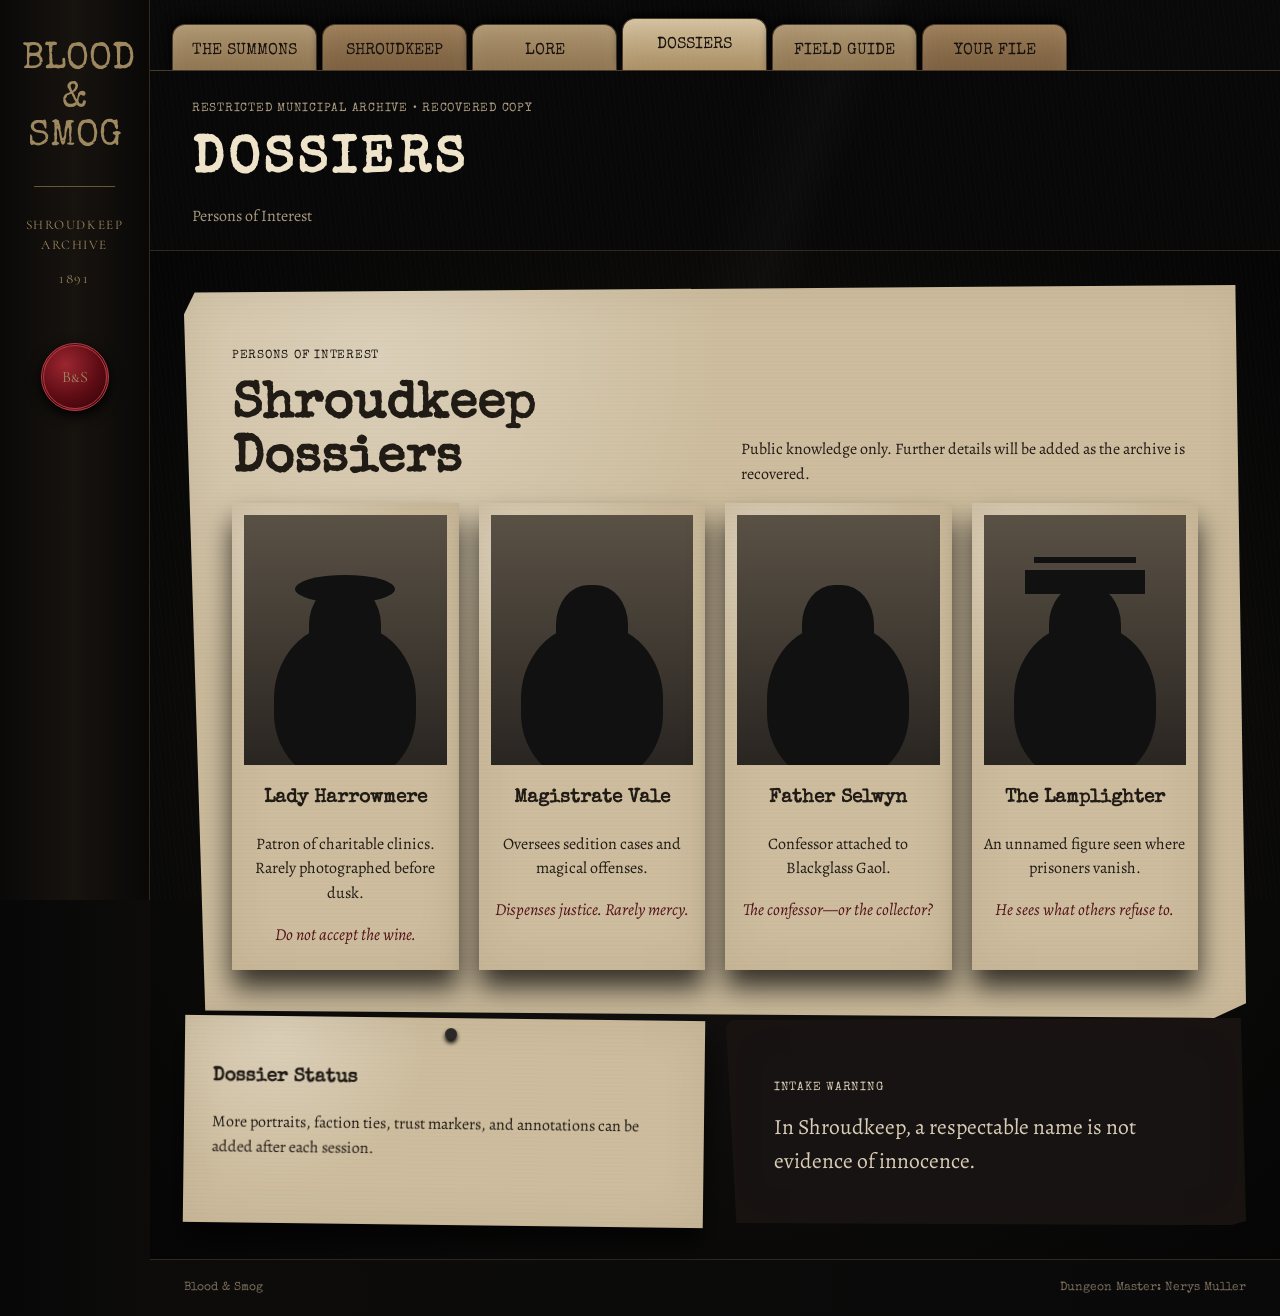
==== characters.html @ d40c3304 "Add files via upload" ====
<!doctype html><html lang="en"><head><meta charset="utf-8"><meta name="viewport" content="width=device-width,initial-scale=1"><meta name="description" content="Blood & Smog campaign archive"><title>Persons of Interest | Blood & Smog</title><link rel="stylesheet" href="styles.css"></head><body data-page="characters"><div class="ambient ambient-fog"></div><div class="ambient ambient-ash"></div><div id="pageTransition" class="page-transition"></div><div class="archive-frame"><aside class="archive-spine"><div class="spine-title">Blood<br>&amp;<br>Smog</div><div class="spine-rule"></div><p>Shroudkeep Archive</p><p>1891</p><div class="wax-seal" aria-hidden="true">B&amp;S</div></aside><div class="archive-main"><nav class="file-tabs" aria-label="Campaign archive">
<a href="home.html" data-page="home">The Summons</a><a href="maps.html" data-page="maps">Shroudkeep</a><a href="lore.html" data-page="lore">Lore</a><a href="characters.html" data-page="characters" class="active">Dossiers</a><a href="quick-rules.html" data-page="rules">Field Guide</a><a href="players.html" data-page="players">Your File</a>
</nav><header class="archive-header"><p class="kicker">Restricted municipal archive • recovered copy</p><h1>Dossiers</h1><p>Persons of Interest</p></header><main class="archive-desk"><section class="paper"><div class="section-heading"><div><p class="typed-label">Persons of Interest</p><h2 class="type-title">Shroudkeep Dossiers</h2></div><p>Public knowledge only. Further details will be added as the archive is recovered.</p></div><div class="cabinet-grid"><article class="cabinet-card"><div class="portrait silhouette woman"></div><h3>Lady Harrowmere</h3><p>Patron of charitable clinics. Rarely photographed before dusk.</p><span class="scribble">Do not accept the wine.</span></article><article class="cabinet-card"><div class="portrait silhouette man"></div><h3>Magistrate Vale</h3><p>Oversees sedition cases and magical offenses.</p><span class="scribble">Dispenses justice. Rarely mercy.</span></article><article class="cabinet-card"><div class="portrait silhouette priest"></div><h3>Father Selwyn</h3><p>Confessor attached to Blackglass Gaol.</p><span class="scribble">The confessor—or the collector?</span></article><article class="cabinet-card"><div class="portrait silhouette hat"></div><h3>The Lamplighter</h3><p>An unnamed figure seen where prisoners vanish.</p><span class="scribble">He sees what others refuse to.</span></article></div></section><section class="evidence-row"><article class="note pinned"><h3>Dossier Status</h3><p>More portraits, faction ties, trust markers, and annotations can be added after each session.</p></article><article class="paper black-note"><p class="typed-label">Intake warning</p><blockquote>In Shroudkeep, a respectable name is not evidence of innocence.</blockquote></article></section></main><footer class="archive-footer"><span>Blood &amp; Smog</span><span>Dungeon Master: Nerys Muller</span></footer></div></div><script src="script.js"></script></body></html>
---- styles.css ----
@import url('https://fonts.googleapis.com/css2?family=Alegreya:ital,wght@0,400;0,500;0,600;0,700;1,400&family=Cormorant+SC:wght@500;600;700&family=Special+Elite&display=swap');
:root{--desk:#090909;--paper:#cdbd9e;--paper2:#e0d2b7;--ink:#211b16;--blood:#64101a;--blood2:#2e060b;--bone:#efe3ca;--brass:#86724d;--shadow:rgba(0,0,0,.75);--accent:#64101a;--accent-soft:rgba(100,16,26,.17)}*{box-sizing:border-box}html{scroll-behavior:smooth}body{margin:0;background:#070707;color:var(--bone);font-family:Alegreya,serif;line-height:1.55;min-height:100vh}button,input,select,textarea{font:inherit}a{color:inherit}.ambient{position:fixed;inset:-20%;pointer-events:none;z-index:-2}.ambient-fog{background:radial-gradient(ellipse at 15% 30%,rgba(85,88,92,.12),transparent 35%),radial-gradient(ellipse at 75% 65%,rgba(89,12,20,.13),transparent 38%),radial-gradient(ellipse at 50% 90%,rgba(34,35,38,.38),transparent 42%);filter:blur(42px);animation:fog 38s ease-in-out infinite alternate}.ambient-ash{inset:0;background-image:radial-gradient(circle,rgba(210,205,195,.25) 0 1px,transparent 1.4px),radial-gradient(circle,rgba(100,98,94,.25) 0 .7px,transparent 1.2px);background-size:53px 61px,89px 73px;animation:ash 24s linear infinite}@keyframes fog{to{transform:translate3d(6%,-3%,0) scale(1.06)}}@keyframes ash{to{background-position:-80px 150px,70px 220px}}.page-transition{position:fixed;inset:0;background:#050505;opacity:0;pointer-events:none;z-index:99;transition:.35s}.page-transition.active{opacity:1}.archive-frame{min-height:100vh;display:grid;grid-template-columns:150px 1fr;max-width:1600px;margin:auto;background:linear-gradient(90deg,#070707,#0d0c0b 12%,#090909);box-shadow:0 0 80px #000}.archive-spine{position:sticky;top:0;height:100vh;padding:42px 22px;background:linear-gradient(90deg,#0a0908,#17130f 50%,#090807);border-right:1px solid #33291d;text-align:center;color:#9e8860}.spine-title{font-family:'Special Elite',monospace;font-size:2.3rem;line-height:1.05;text-transform:uppercase}.spine-rule{height:1px;background:#6a5639;margin:28px 12px}.archive-spine p{font-family:'Cormorant SC',serif;letter-spacing:.12em;text-transform:uppercase;font-size:.82rem}.wax-seal{width:68px;height:68px;margin:54px auto 0;border-radius:50%;display:grid;place-items:center;background:radial-gradient(circle at 35% 30%,#9b2630,#5b0b13 58%,#300408);border:3px double #b43b43;box-shadow:0 5px 14px #000;font-family:'Cormorant SC',serif}.archive-main{min-width:0}.file-tabs{display:flex;align-items:flex-end;gap:5px;padding:18px 22px 0;background:#090909;overflow-x:auto}.file-tabs a{min-width:145px;padding:14px 16px 12px;text-align:center;text-decoration:none;color:#17110d;background:linear-gradient(#ad9570,#8b704c);border:1px solid #4c3c29;border-bottom:0;border-radius:13px 13px 0 0;font-family:'Special Elite',monospace;text-transform:uppercase;box-shadow:inset 0 0 20px rgba(255,255,255,.08),0 -4px 12px #000;transform:translateY(6px);transition:.2s}.file-tabs a:nth-child(even){background:linear-gradient(#9a7b56,#765b3c)}.file-tabs a:hover,.file-tabs a.active{transform:translateY(0);background:linear-gradient(#d2c09e,#a98d61)}.archive-header{padding:25px 42px 18px;border-top:1px solid #493b28;border-bottom:1px solid #30271d;background:rgba(8,8,8,.88)}.archive-header h1{font-family:'Special Elite',monospace;text-transform:uppercase;letter-spacing:.08em;margin:.1rem 0;font-size:clamp(2rem,4vw,4.4rem)}.archive-header p{margin:.2rem 0;color:#a9997f}.kicker,.typed-label{font-family:'Special Elite',monospace;text-transform:uppercase;letter-spacing:.06em;font-size:.78rem}.archive-desk{padding:34px;min-height:70vh;background:radial-gradient(ellipse at center,#171513 0,#0c0b0a 58%,#050505 100%);position:relative}.archive-desk:before{content:"";position:fixed;inset:0 0 0 150px;pointer-events:none;background:linear-gradient(110deg,transparent 44%,rgba(255,255,255,.018) 49%,transparent 52%),repeating-linear-gradient(84deg,rgba(255,255,255,.01) 0 1px,transparent 1px 5px);mix-blend-mode:screen}.archive-footer{display:flex;justify-content:space-between;padding:18px 34px;border-top:1px solid #32291e;color:#776b59;font-family:'Special Elite',monospace;font-size:.78rem}.desk-grid{display:grid;gap:22px;margin-bottom:24px}.hero-grid{grid-template-columns:minmax(0,1.8fr) minmax(260px,.7fr)}.two-col{grid-template-columns:repeat(2,minmax(0,1fr))}.paper,.note,.paper-card,.cabinet-card{color:var(--ink);position:relative;background-color:var(--paper);background-image:radial-gradient(circle at 18% 10%,rgba(255,255,255,.28),transparent 32%),repeating-linear-gradient(0deg,rgba(70,45,20,.025) 0 1px,transparent 1px 4px);box-shadow:0 18px 26px var(--shadow),inset 0 0 45px rgba(70,40,14,.08)}.paper{padding:clamp(24px,4vw,48px);clip-path:polygon(1% 1%,99% 0,100% 98%,97% 100%,2% 99%,0 4%)}.paper-large{min-height:420px}.paper h2,.paper h3,.note h3,.paper-card h3,.cabinet-card h3{font-family:'Special Elite',monospace}.type-title{font-size:clamp(2rem,4vw,4rem);line-height:1.05;margin:.3em 0}.rule{width:45%;height:1px;background:#5b4b37;margin:24px 0}.paperclip{position:absolute;right:28px;top:-5px;width:18px;height:58px;border:3px solid #51483b;border-radius:12px;transform:rotate(8deg)}.blood-mark:after{content:"";position:absolute;right:12%;top:-6%;width:58px;height:62%;background:linear-gradient(180deg,rgba(90,4,13,.92),rgba(90,4,13,.55) 32%,rgba(90,4,13,.2) 74%,transparent);filter:blur(.3px);clip-path:polygon(30% 0,70% 0,67% 63%,87% 82%,64% 100%,43% 76%);opacity:.72}.newspaper-scrap{position:absolute;left:5%;bottom:-26px;width:55%;padding:18px;background:#b8a680;transform:rotate(-4deg);box-shadow:0 8px 18px #000}.newspaper-scrap strong,.newspaper-scrap span{display:block;font-family:'Special Elite',monospace}.newspaper-scrap span{font-size:1.25rem;margin-top:6px}.pin-column{display:grid;gap:18px}.note{padding:28px;transform:rotate(.7deg)}.note:nth-child(even){transform:rotate(-.6deg)}.note:before{content:"";position:absolute;top:10px;left:50%;width:12px;height:12px;border-radius:50%;background:#2a2926;box-shadow:0 3px 4px #000}.coffee-ring:after{content:"";position:absolute;width:85px;height:85px;border-radius:50%;right:12px;bottom:10px;border:8px solid rgba(83,51,25,.12)}.stained:after{content:"";position:absolute;right:8%;top:8%;width:56px;height:72px;background:radial-gradient(circle at 50% 20%,rgba(92,7,13,.55),transparent 62%)}.card-ledger{grid-template-columns:repeat(4,minmax(0,1fr))}.paper-card{padding:24px;min-height:180px;transition:.2s}.paper-card:hover,.cabinet-card:hover,.note:hover{transform:translateY(-2px) rotate(0);box-shadow:0 22px 34px #000}.evidence-row{display:grid;grid-template-columns:1fr 1fr;gap:22px}.black-note{background:#171312;color:#d8ccb6}.black-note blockquote{font-size:1.35rem;margin:0}.torn{clip-path:polygon(0 2%,6% 0,13% 2%,22% 0,31% 2%,43% 0,55% 2%,67% 0,78% 2%,90% 0,100% 2%,99% 100%,0 98%)}.margin-note,.scribble{font-style:italic;font-size:1.05rem;color:#54131a;transform:rotate(-2deg)}.map-sheet{padding:26px}.map-heading,.section-heading{display:flex;justify-content:space-between;gap:24px;align-items:end}.map-wrap{position:relative;margin-top:20px;border:12px solid #b6a27d;box-shadow:inset 0 0 28px #46341f}.map-wrap img{display:block;width:100%;filter:sepia(.9) contrast(.95) brightness(.82)}.map-pin{position:absolute;width:21px;height:21px;border-radius:50%;background:#6d0d17;border:3px solid #d7b478;box-shadow:0 0 0 6px rgba(105,13,23,.22);cursor:pointer}.map-pin span{position:absolute;left:50%;bottom:calc(100% + 9px);transform:translateX(-50%);white-space:nowrap;padding:4px 7px;background:rgba(27,19,14,.9);color:#efe2c8;font-family:'Special Elite',monospace;font-size:.69rem}.map-readout{margin-top:18px;padding:20px;border-left:4px solid #6d0d17;background:rgba(73,47,25,.1)}.region-map{width:100%;margin-top:14px;filter:sepia(1) brightness(.75)}.tape{position:absolute;width:110px;height:30px;background:rgba(199,178,132,.58);z-index:2}.t1{left:10%;top:-8px;transform:rotate(-5deg)}.t2{right:8%;top:-7px;transform:rotate(4deg)}.lore-layout{grid-template-columns:1.6fr .8fr}.cabinet-grid{display:grid;grid-template-columns:repeat(4,minmax(0,1fr));gap:20px}.cabinet-card{padding:12px 12px 22px;text-align:center}.portrait{height:250px;background:linear-gradient(#5a5145,#292521);position:relative;overflow:hidden}.silhouette:after{content:"";position:absolute;left:50%;top:28%;width:72px;height:88px;border-radius:45% 45% 38% 38%;background:#111;transform:translateX(-50%);box-shadow:0 74px 0 35px #111}.silhouette.woman:before{content:"";position:absolute;left:50%;top:24%;width:100px;height:28px;background:#111;border-radius:50%;transform:translateX(-50%)}.silhouette.hat:before{content:"";position:absolute;left:50%;top:22%;width:120px;height:24px;background:#111;transform:translateX(-50%);box-shadow:0 -22px 0 -9px #111}.rule-grid{display:grid;grid-template-columns:repeat(3,minmax(0,1fr));gap:18px;margin-top:25px}.rule-grid article{padding:18px;border:1px solid rgba(55,40,24,.2)}.login-sheet{max-width:780px;margin:0 auto}.form-row{display:flex;gap:12px;margin-top:20px}.form-row select{flex:1;padding:14px;background:#e2d3b7;color:#211b16;border:1px solid #6b583d}.stamp-button,.dice-buttons button,.theme-btn{border:1px solid #7b232a;background:#4d0b12;color:#eadbc1;padding:11px 16px;font-family:'Special Elite',monospace;text-transform:uppercase;cursor:pointer}.stamp-button:hover,.dice-buttons button:hover,.theme-btn:hover,.theme-btn.active{background:#71131c}.secondary{background:#292322;border-color:#5c4d3b}.player-dashboard{display:none}.player-dashboard.active{display:block}.dossier-top{display:flex;justify-content:space-between;align-items:center;margin-bottom:18px}.theme-strip{display:flex;justify-content:space-between;align-items:center;gap:18px;padding:14px 18px;margin-bottom:18px;border:1px solid color-mix(in srgb,var(--accent) 45%,#403020);background:#0e0d0c}.theme-options{display:flex;flex-wrap:wrap;gap:7px}.theme-btn{padding:7px 10px;font-size:.75rem}.dossier-paper{border-top:6px solid var(--accent)}.stat-grid{display:grid;grid-template-columns:1.2fr .55fr .55fr 1.45fr;gap:14px}.stat-grid>article{padding:18px;border:1px solid rgba(55,40,24,.25)}.stat-grid>article:last-child{grid-column:1/-1}.big-number{font-size:2rem}.abilities-grid{display:grid;grid-template-columns:repeat(3,1fr);gap:8px}.ability-card{padding:12px!important;text-align:center}.ability-card .result-value{font-size:1.6rem}.ability-modifier{display:block;color:var(--accent)}.dice-buttons{display:flex;flex-wrap:wrap;gap:7px}.roll-result{display:flex;align-items:baseline;gap:12px;margin:18px 0}.roll-result strong{font-size:2.4rem}.saved-note-item{padding:9px 12px;margin:7px 0;border-left:3px solid var(--accent);background:rgba(255,255,255,.035)}.notes-grid{display:grid;grid-template-columns:repeat(2,1fr);gap:22px;margin-top:22px}.notes-grid textarea{width:100%;min-height:170px;background:rgba(255,255,255,.2);color:#211b16;border:1px solid rgba(55,40,24,.3);padding:12px}.error-message{color:#8d141f}body[data-dossier-theme=oxblood]{--accent:#7b111c}body[data-dossier-theme=emerald]{--accent:#436b4a}body[data-dossier-theme=sapphire]{--accent:#3f607f}body[data-dossier-theme=amethyst]{--accent:#72527e}body[data-dossier-theme=amber]{--accent:#9b6b2f}body[data-dossier-theme=rose]{--accent:#9f5868}body[data-dossier-theme=silver]{--accent:#878d95}
/* Landing */body.landing{overflow:hidden;background:#090706}.newspaper-wall{position:fixed;inset:-3%;display:grid;grid-template-columns:repeat(4,1fr);gap:18px;transform:rotate(-1deg) scale(1.05);filter:brightness(.42) sepia(.35)}.news-sheet{position:relative;padding:60px 30px;background:#b9aa8d;color:#241e17;box-shadow:0 10px 30px #000;font-family:'Special Elite',monospace;animation:paperShift 18s ease-in-out infinite alternate}.news-sheet:nth-child(even){transform:translateY(-4%)}.news-sheet:before{content:"";position:absolute;inset:0;background:repeating-linear-gradient(0deg,rgba(53,41,24,.04) 0 1px,transparent 1px 5px),radial-gradient(circle at 30% 10%,rgba(255,255,255,.25),transparent 28%)}.news-sheet h2{font-size:1.5rem}.blood-news:after{content:"";position:absolute;left:45%;top:-5%;width:55px;height:80%;background:linear-gradient(#650b15,rgba(101,11,21,.72),transparent);filter:blur(1px);clip-path:polygon(30% 0,72% 0,65% 62%,88% 80%,58% 100%,43% 74%)}@keyframes paperShift{to{transform:translate3d(4px,-3px,0) rotate(.2deg)}}.sealed-letter{position:relative;z-index:2;width:min(590px,calc(100% - 36px));margin:8vh auto 0;padding:48px 58px 72px;background:#d7c8a8;color:#201a14;box-shadow:0 25px 70px #000;clip-path:polygon(2% 0,98% 1%,100% 96%,96% 100%,1% 98%,0 4%)}.sealed-letter h1{font-family:'Special Elite',monospace;text-transform:uppercase;font-size:clamp(2.5rem,7vw,5rem);margin:.2em 0}.seal-link{display:flex;flex-direction:column;align-items:center;text-decoration:none;margin-top:28px}.seal{width:86px;height:86px;border-radius:50%;display:grid;place-items:center;background:radial-gradient(circle at 35% 28%,#a52934,#620d16 58%,#310509);color:#e2c59c;border:5px double #b33b44;box-shadow:0 8px 14px rgba(0,0,0,.45);font-family:'Cormorant SC',serif}.seal-link em{margin-top:9px;color:#5d0c14;font-family:'Special Elite',monospace;text-transform:uppercase}
@media(max-width:1100px){.archive-frame{grid-template-columns:1fr}.archive-spine{display:none}.archive-desk:before{inset:0}.card-ledger,.cabinet-grid{grid-template-columns:repeat(2,1fr)}.hero-grid,.lore-layout{grid-template-columns:1fr}.stat-grid{grid-template-columns:repeat(2,1fr)}.ability-panel{grid-column:1/-1}}@media(max-width:700px){.archive-desk{padding:18px}.archive-header{padding:22px}.file-tabs{padding-left:10px}.file-tabs a{min-width:120px;font-size:.74rem}.two-col,.evidence-row,.notes-grid,.card-ledger,.cabinet-grid,.rule-grid{grid-template-columns:1fr}.newspaper-scrap{position:relative;left:auto;bottom:auto;width:100%;margin-top:20px}.map-pin span{font-size:.55rem}.form-row,.dossier-top,.theme-strip{flex-direction:column;align-items:stretch}.stat-grid{grid-template-columns:1fr}.abilities-grid{grid-template-columns:repeat(3,1fr)}.newspaper-wall{grid-template-columns:repeat(2,1fr)}.sealed-letter{padding:34px 28px 60px;margin-top:4vh;max-height:92vh;overflow:auto}}
@media(prefers-reduced-motion:reduce){*,*:before,*:after{animation:none!important;transition:none!important}}
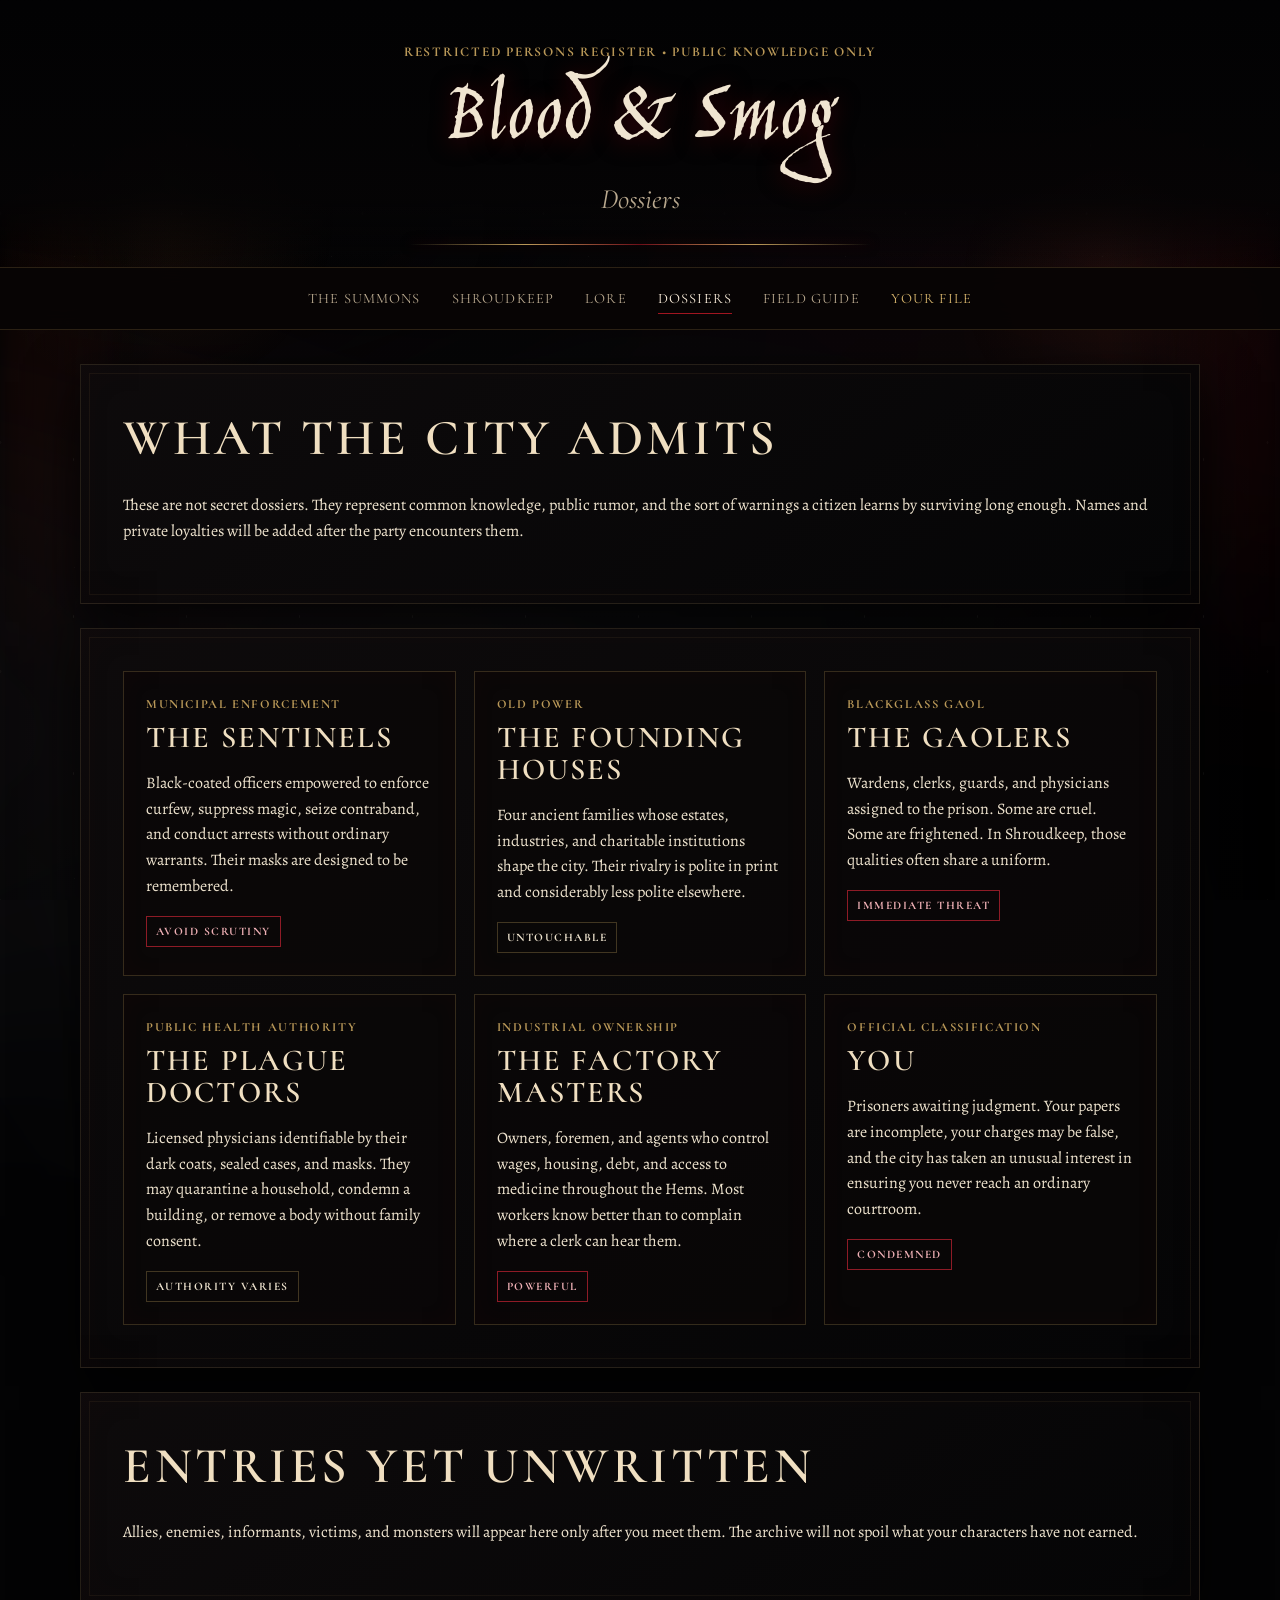
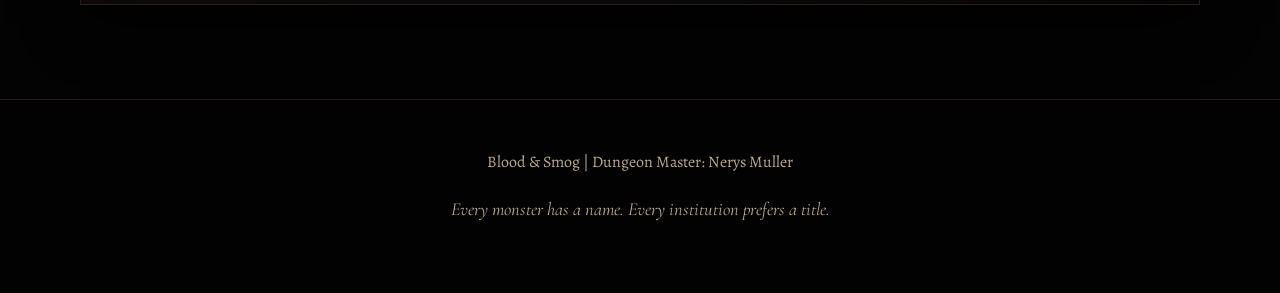
==== commit df023207: "Add files via upload" ====
--- a/characters.html
+++ b/characters.html
@@ -1,3 +1,19 @@
-<!doctype html><html lang="en"><head><meta charset="utf-8"><meta name="viewport" content="width=device-width,initial-scale=1"><meta name="description" content="Blood & Smog campaign archive"><title>Persons of Interest | Blood & Smog</title><link rel="stylesheet" href="styles.css"></head><body data-page="characters"><div class="ambient ambient-fog"></div><div class="ambient ambient-ash"></div><div id="pageTransition" class="page-transition"></div><div class="archive-frame"><aside class="archive-spine"><div class="spine-title">Blood<br>&amp;<br>Smog</div><div class="spine-rule"></div><p>Shroudkeep Archive</p><p>1891</p><div class="wax-seal" aria-hidden="true">B&amp;S</div></aside><div class="archive-main"><nav class="file-tabs" aria-label="Campaign archive">
-<a href="home.html" data-page="home">The Summons</a><a href="maps.html" data-page="maps">Shroudkeep</a><a href="lore.html" data-page="lore">Lore</a><a href="characters.html" data-page="characters" class="active">Dossiers</a><a href="quick-rules.html" data-page="rules">Field Guide</a><a href="players.html" data-page="players">Your File</a>
-</nav><header class="archive-header"><p class="kicker">Restricted municipal archive • recovered copy</p><h1>Dossiers</h1><p>Persons of Interest</p></header><main class="archive-desk"><section class="paper"><div class="section-heading"><div><p class="typed-label">Persons of Interest</p><h2 class="type-title">Shroudkeep Dossiers</h2></div><p>Public knowledge only. Further details will be added as the archive is recovered.</p></div><div class="cabinet-grid"><article class="cabinet-card"><div class="portrait silhouette woman"></div><h3>Lady Harrowmere</h3><p>Patron of charitable clinics. Rarely photographed before dusk.</p><span class="scribble">Do not accept the wine.</span></article><article class="cabinet-card"><div class="portrait silhouette man"></div><h3>Magistrate Vale</h3><p>Oversees sedition cases and magical offenses.</p><span class="scribble">Dispenses justice. Rarely mercy.</span></article><article class="cabinet-card"><div class="portrait silhouette priest"></div><h3>Father Selwyn</h3><p>Confessor attached to Blackglass Gaol.</p><span class="scribble">The confessor—or the collector?</span></article><article class="cabinet-card"><div class="portrait silhouette hat"></div><h3>The Lamplighter</h3><p>An unnamed figure seen where prisoners vanish.</p><span class="scribble">He sees what others refuse to.</span></article></div></section><section class="evidence-row"><article class="note pinned"><h3>Dossier Status</h3><p>More portraits, faction ties, trust markers, and annotations can be added after each session.</p></article><article class="paper black-note"><p class="typed-label">Intake warning</p><blockquote>In Shroudkeep, a respectable name is not evidence of innocence.</blockquote></article></section></main><footer class="archive-footer"><span>Blood &amp; Smog</span><span>Dungeon Master: Nerys Muller</span></footer></div></div><script src="script.js"></script></body></html>+<!doctype html>
+<html lang="en"><head><meta charset="utf-8"><meta name="viewport" content="width=device-width, initial-scale=1">
+<meta name="description" content="Public dossiers for Blood & Smog Session One"><title>Dossiers | Blood & Smog</title><link rel="stylesheet" href="styles.css"></head>
+<body><div class="ash"></div><div class="blood-rain"></div><div class="page-transition" id="pageTransition"></div><div class="site-shell">
+<header class="main-header"><p class="eyebrow">Restricted Persons Register • Public Knowledge Only</p><h1 class="title-main">Blood &amp; Smog</h1><p class="subtitle">Dossiers</p><div class="divider"></div></header>
+<nav class="main-nav"><a href="home.html" class="nav-link">The Summons</a><a href="maps.html" class="nav-link">Shroudkeep</a><a href="lore.html" class="nav-link">Lore</a><a href="characters.html" class="nav-link active">Dossiers</a><a href="quick-rules.html" class="nav-link">Field Guide</a><a href="players.html" class="nav-link special">Your File</a></nav>
+<main class="container">
+<section class="section"><h2>What the City Admits</h2><p>These are not secret dossiers. They represent common knowledge, public rumor, and the sort of warnings a citizen learns by surviving long enough. Names and private loyalties will be added after the party encounters them.</p></section>
+<section class="section"><div class="dossier-grid">
+<article class="dossier-card"><p class="record-label">Municipal enforcement</p><h3>The Sentinels</h3><p>Black-coated officers empowered to enforce curfew, suppress magic, seize contraband, and conduct arrests without ordinary warrants. Their masks are designed to be remembered.</p><span class="status status-danger">Avoid scrutiny</span></article>
+<article class="dossier-card"><p class="record-label">Old power</p><h3>The Founding Houses</h3><p>Four ancient families whose estates, industries, and charitable institutions shape the city. Their rivalry is polite in print and considerably less polite elsewhere.</p><span class="status">Untouchable</span></article>
+<article class="dossier-card"><p class="record-label">Blackglass Gaol</p><h3>The Gaolers</h3><p>Wardens, clerks, guards, and physicians assigned to the prison. Some are cruel. Some are frightened. In Shroudkeep, those qualities often share a uniform.</p><span class="status status-danger">Immediate threat</span></article>
+<article class="dossier-card"><p class="record-label">Public health authority</p><h3>The Plague Doctors</h3><p>Licensed physicians identifiable by their dark coats, sealed cases, and masks. They may quarantine a household, condemn a building, or remove a body without family consent.</p><span class="status">Authority varies</span></article>
+<article class="dossier-card"><p class="record-label">Industrial ownership</p><h3>The Factory Masters</h3><p>Owners, foremen, and agents who control wages, housing, debt, and access to medicine throughout the Hems. Most workers know better than to complain where a clerk can hear them.</p><span class="status status-danger">Powerful</span></article>
+<article class="dossier-card"><p class="record-label">Official classification</p><h3>You</h3><p>Prisoners awaiting judgment. Your papers are incomplete, your charges may be false, and the city has taken an unusual interest in ensuring you never reach an ordinary courtroom.</p><span class="status status-danger">Condemned</span></article>
+</div></section>
+<section class="section"><h2>Entries Yet Unwritten</h2><p>Allies, enemies, informants, victims, and monsters will appear here only after you meet them. The archive will not spoil what your characters have not earned.</p></section>
+</main>
+<footer class="main-footer"><p>Blood &amp; Smog | Dungeon Master: Nerys Muller</p><p class="footer-quote">Every monster has a name. Every institution prefers a title.</p></footer></div><script src="script.js"></script></body></html>
--- a/styles.css
+++ b/styles.css
@@ -1,5 +1,487 @@
-@import url('https://fonts.googleapis.com/css2?family=Alegreya:ital,wght@0,400;0,500;0,600;0,700;1,400&family=Cormorant+SC:wght@500;600;700&family=Special+Elite&display=swap');
-:root{--desk:#090909;--paper:#cdbd9e;--paper2:#e0d2b7;--ink:#211b16;--blood:#64101a;--blood2:#2e060b;--bone:#efe3ca;--brass:#86724d;--shadow:rgba(0,0,0,.75);--accent:#64101a;--accent-soft:rgba(100,16,26,.17)}*{box-sizing:border-box}html{scroll-behavior:smooth}body{margin:0;background:#070707;color:var(--bone);font-family:Alegreya,serif;line-height:1.55;min-height:100vh}button,input,select,textarea{font:inherit}a{color:inherit}.ambient{position:fixed;inset:-20%;pointer-events:none;z-index:-2}.ambient-fog{background:radial-gradient(ellipse at 15% 30%,rgba(85,88,92,.12),transparent 35%),radial-gradient(ellipse at 75% 65%,rgba(89,12,20,.13),transparent 38%),radial-gradient(ellipse at 50% 90%,rgba(34,35,38,.38),transparent 42%);filter:blur(42px);animation:fog 38s ease-in-out infinite alternate}.ambient-ash{inset:0;background-image:radial-gradient(circle,rgba(210,205,195,.25) 0 1px,transparent 1.4px),radial-gradient(circle,rgba(100,98,94,.25) 0 .7px,transparent 1.2px);background-size:53px 61px,89px 73px;animation:ash 24s linear infinite}@keyframes fog{to{transform:translate3d(6%,-3%,0) scale(1.06)}}@keyframes ash{to{background-position:-80px 150px,70px 220px}}.page-transition{position:fixed;inset:0;background:#050505;opacity:0;pointer-events:none;z-index:99;transition:.35s}.page-transition.active{opacity:1}.archive-frame{min-height:100vh;display:grid;grid-template-columns:150px 1fr;max-width:1600px;margin:auto;background:linear-gradient(90deg,#070707,#0d0c0b 12%,#090909);box-shadow:0 0 80px #000}.archive-spine{position:sticky;top:0;height:100vh;padding:42px 22px;background:linear-gradient(90deg,#0a0908,#17130f 50%,#090807);border-right:1px solid #33291d;text-align:center;color:#9e8860}.spine-title{font-family:'Special Elite',monospace;font-size:2.3rem;line-height:1.05;text-transform:uppercase}.spine-rule{height:1px;background:#6a5639;margin:28px 12px}.archive-spine p{font-family:'Cormorant SC',serif;letter-spacing:.12em;text-transform:uppercase;font-size:.82rem}.wax-seal{width:68px;height:68px;margin:54px auto 0;border-radius:50%;display:grid;place-items:center;background:radial-gradient(circle at 35% 30%,#9b2630,#5b0b13 58%,#300408);border:3px double #b43b43;box-shadow:0 5px 14px #000;font-family:'Cormorant SC',serif}.archive-main{min-width:0}.file-tabs{display:flex;align-items:flex-end;gap:5px;padding:18px 22px 0;background:#090909;overflow-x:auto}.file-tabs a{min-width:145px;padding:14px 16px 12px;text-align:center;text-decoration:none;color:#17110d;background:linear-gradient(#ad9570,#8b704c);border:1px solid #4c3c29;border-bottom:0;border-radius:13px 13px 0 0;font-family:'Special Elite',monospace;text-transform:uppercase;box-shadow:inset 0 0 20px rgba(255,255,255,.08),0 -4px 12px #000;transform:translateY(6px);transition:.2s}.file-tabs a:nth-child(even){background:linear-gradient(#9a7b56,#765b3c)}.file-tabs a:hover,.file-tabs a.active{transform:translateY(0);background:linear-gradient(#d2c09e,#a98d61)}.archive-header{padding:25px 42px 18px;border-top:1px solid #493b28;border-bottom:1px solid #30271d;background:rgba(8,8,8,.88)}.archive-header h1{font-family:'Special Elite',monospace;text-transform:uppercase;letter-spacing:.08em;margin:.1rem 0;font-size:clamp(2rem,4vw,4.4rem)}.archive-header p{margin:.2rem 0;color:#a9997f}.kicker,.typed-label{font-family:'Special Elite',monospace;text-transform:uppercase;letter-spacing:.06em;font-size:.78rem}.archive-desk{padding:34px;min-height:70vh;background:radial-gradient(ellipse at center,#171513 0,#0c0b0a 58%,#050505 100%);position:relative}.archive-desk:before{content:"";position:fixed;inset:0 0 0 150px;pointer-events:none;background:linear-gradient(110deg,transparent 44%,rgba(255,255,255,.018) 49%,transparent 52%),repeating-linear-gradient(84deg,rgba(255,255,255,.01) 0 1px,transparent 1px 5px);mix-blend-mode:screen}.archive-footer{display:flex;justify-content:space-between;padding:18px 34px;border-top:1px solid #32291e;color:#776b59;font-family:'Special Elite',monospace;font-size:.78rem}.desk-grid{display:grid;gap:22px;margin-bottom:24px}.hero-grid{grid-template-columns:minmax(0,1.8fr) minmax(260px,.7fr)}.two-col{grid-template-columns:repeat(2,minmax(0,1fr))}.paper,.note,.paper-card,.cabinet-card{color:var(--ink);position:relative;background-color:var(--paper);background-image:radial-gradient(circle at 18% 10%,rgba(255,255,255,.28),transparent 32%),repeating-linear-gradient(0deg,rgba(70,45,20,.025) 0 1px,transparent 1px 4px);box-shadow:0 18px 26px var(--shadow),inset 0 0 45px rgba(70,40,14,.08)}.paper{padding:clamp(24px,4vw,48px);clip-path:polygon(1% 1%,99% 0,100% 98%,97% 100%,2% 99%,0 4%)}.paper-large{min-height:420px}.paper h2,.paper h3,.note h3,.paper-card h3,.cabinet-card h3{font-family:'Special Elite',monospace}.type-title{font-size:clamp(2rem,4vw,4rem);line-height:1.05;margin:.3em 0}.rule{width:45%;height:1px;background:#5b4b37;margin:24px 0}.paperclip{position:absolute;right:28px;top:-5px;width:18px;height:58px;border:3px solid #51483b;border-radius:12px;transform:rotate(8deg)}.blood-mark:after{content:"";position:absolute;right:12%;top:-6%;width:58px;height:62%;background:linear-gradient(180deg,rgba(90,4,13,.92),rgba(90,4,13,.55) 32%,rgba(90,4,13,.2) 74%,transparent);filter:blur(.3px);clip-path:polygon(30% 0,70% 0,67% 63%,87% 82%,64% 100%,43% 76%);opacity:.72}.newspaper-scrap{position:absolute;left:5%;bottom:-26px;width:55%;padding:18px;background:#b8a680;transform:rotate(-4deg);box-shadow:0 8px 18px #000}.newspaper-scrap strong,.newspaper-scrap span{display:block;font-family:'Special Elite',monospace}.newspaper-scrap span{font-size:1.25rem;margin-top:6px}.pin-column{display:grid;gap:18px}.note{padding:28px;transform:rotate(.7deg)}.note:nth-child(even){transform:rotate(-.6deg)}.note:before{content:"";position:absolute;top:10px;left:50%;width:12px;height:12px;border-radius:50%;background:#2a2926;box-shadow:0 3px 4px #000}.coffee-ring:after{content:"";position:absolute;width:85px;height:85px;border-radius:50%;right:12px;bottom:10px;border:8px solid rgba(83,51,25,.12)}.stained:after{content:"";position:absolute;right:8%;top:8%;width:56px;height:72px;background:radial-gradient(circle at 50% 20%,rgba(92,7,13,.55),transparent 62%)}.card-ledger{grid-template-columns:repeat(4,minmax(0,1fr))}.paper-card{padding:24px;min-height:180px;transition:.2s}.paper-card:hover,.cabinet-card:hover,.note:hover{transform:translateY(-2px) rotate(0);box-shadow:0 22px 34px #000}.evidence-row{display:grid;grid-template-columns:1fr 1fr;gap:22px}.black-note{background:#171312;color:#d8ccb6}.black-note blockquote{font-size:1.35rem;margin:0}.torn{clip-path:polygon(0 2%,6% 0,13% 2%,22% 0,31% 2%,43% 0,55% 2%,67% 0,78% 2%,90% 0,100% 2%,99% 100%,0 98%)}.margin-note,.scribble{font-style:italic;font-size:1.05rem;color:#54131a;transform:rotate(-2deg)}.map-sheet{padding:26px}.map-heading,.section-heading{display:flex;justify-content:space-between;gap:24px;align-items:end}.map-wrap{position:relative;margin-top:20px;border:12px solid #b6a27d;box-shadow:inset 0 0 28px #46341f}.map-wrap img{display:block;width:100%;filter:sepia(.9) contrast(.95) brightness(.82)}.map-pin{position:absolute;width:21px;height:21px;border-radius:50%;background:#6d0d17;border:3px solid #d7b478;box-shadow:0 0 0 6px rgba(105,13,23,.22);cursor:pointer}.map-pin span{position:absolute;left:50%;bottom:calc(100% + 9px);transform:translateX(-50%);white-space:nowrap;padding:4px 7px;background:rgba(27,19,14,.9);color:#efe2c8;font-family:'Special Elite',monospace;font-size:.69rem}.map-readout{margin-top:18px;padding:20px;border-left:4px solid #6d0d17;background:rgba(73,47,25,.1)}.region-map{width:100%;margin-top:14px;filter:sepia(1) brightness(.75)}.tape{position:absolute;width:110px;height:30px;background:rgba(199,178,132,.58);z-index:2}.t1{left:10%;top:-8px;transform:rotate(-5deg)}.t2{right:8%;top:-7px;transform:rotate(4deg)}.lore-layout{grid-template-columns:1.6fr .8fr}.cabinet-grid{display:grid;grid-template-columns:repeat(4,minmax(0,1fr));gap:20px}.cabinet-card{padding:12px 12px 22px;text-align:center}.portrait{height:250px;background:linear-gradient(#5a5145,#292521);position:relative;overflow:hidden}.silhouette:after{content:"";position:absolute;left:50%;top:28%;width:72px;height:88px;border-radius:45% 45% 38% 38%;background:#111;transform:translateX(-50%);box-shadow:0 74px 0 35px #111}.silhouette.woman:before{content:"";position:absolute;left:50%;top:24%;width:100px;height:28px;background:#111;border-radius:50%;transform:translateX(-50%)}.silhouette.hat:before{content:"";position:absolute;left:50%;top:22%;width:120px;height:24px;background:#111;transform:translateX(-50%);box-shadow:0 -22px 0 -9px #111}.rule-grid{display:grid;grid-template-columns:repeat(3,minmax(0,1fr));gap:18px;margin-top:25px}.rule-grid article{padding:18px;border:1px solid rgba(55,40,24,.2)}.login-sheet{max-width:780px;margin:0 auto}.form-row{display:flex;gap:12px;margin-top:20px}.form-row select{flex:1;padding:14px;background:#e2d3b7;color:#211b16;border:1px solid #6b583d}.stamp-button,.dice-buttons button,.theme-btn{border:1px solid #7b232a;background:#4d0b12;color:#eadbc1;padding:11px 16px;font-family:'Special Elite',monospace;text-transform:uppercase;cursor:pointer}.stamp-button:hover,.dice-buttons button:hover,.theme-btn:hover,.theme-btn.active{background:#71131c}.secondary{background:#292322;border-color:#5c4d3b}.player-dashboard{display:none}.player-dashboard.active{display:block}.dossier-top{display:flex;justify-content:space-between;align-items:center;margin-bottom:18px}.theme-strip{display:flex;justify-content:space-between;align-items:center;gap:18px;padding:14px 18px;margin-bottom:18px;border:1px solid color-mix(in srgb,var(--accent) 45%,#403020);background:#0e0d0c}.theme-options{display:flex;flex-wrap:wrap;gap:7px}.theme-btn{padding:7px 10px;font-size:.75rem}.dossier-paper{border-top:6px solid var(--accent)}.stat-grid{display:grid;grid-template-columns:1.2fr .55fr .55fr 1.45fr;gap:14px}.stat-grid>article{padding:18px;border:1px solid rgba(55,40,24,.25)}.stat-grid>article:last-child{grid-column:1/-1}.big-number{font-size:2rem}.abilities-grid{display:grid;grid-template-columns:repeat(3,1fr);gap:8px}.ability-card{padding:12px!important;text-align:center}.ability-card .result-value{font-size:1.6rem}.ability-modifier{display:block;color:var(--accent)}.dice-buttons{display:flex;flex-wrap:wrap;gap:7px}.roll-result{display:flex;align-items:baseline;gap:12px;margin:18px 0}.roll-result strong{font-size:2.4rem}.saved-note-item{padding:9px 12px;margin:7px 0;border-left:3px solid var(--accent);background:rgba(255,255,255,.035)}.notes-grid{display:grid;grid-template-columns:repeat(2,1fr);gap:22px;margin-top:22px}.notes-grid textarea{width:100%;min-height:170px;background:rgba(255,255,255,.2);color:#211b16;border:1px solid rgba(55,40,24,.3);padding:12px}.error-message{color:#8d141f}body[data-dossier-theme=oxblood]{--accent:#7b111c}body[data-dossier-theme=emerald]{--accent:#436b4a}body[data-dossier-theme=sapphire]{--accent:#3f607f}body[data-dossier-theme=amethyst]{--accent:#72527e}body[data-dossier-theme=amber]{--accent:#9b6b2f}body[data-dossier-theme=rose]{--accent:#9f5868}body[data-dossier-theme=silver]{--accent:#878d95}
-/* Landing */body.landing{overflow:hidden;background:#090706}.newspaper-wall{position:fixed;inset:-3%;display:grid;grid-template-columns:repeat(4,1fr);gap:18px;transform:rotate(-1deg) scale(1.05);filter:brightness(.42) sepia(.35)}.news-sheet{position:relative;padding:60px 30px;background:#b9aa8d;color:#241e17;box-shadow:0 10px 30px #000;font-family:'Special Elite',monospace;animation:paperShift 18s ease-in-out infinite alternate}.news-sheet:nth-child(even){transform:translateY(-4%)}.news-sheet:before{content:"";position:absolute;inset:0;background:repeating-linear-gradient(0deg,rgba(53,41,24,.04) 0 1px,transparent 1px 5px),radial-gradient(circle at 30% 10%,rgba(255,255,255,.25),transparent 28%)}.news-sheet h2{font-size:1.5rem}.blood-news:after{content:"";position:absolute;left:45%;top:-5%;width:55px;height:80%;background:linear-gradient(#650b15,rgba(101,11,21,.72),transparent);filter:blur(1px);clip-path:polygon(30% 0,72% 0,65% 62%,88% 80%,58% 100%,43% 74%)}@keyframes paperShift{to{transform:translate3d(4px,-3px,0) rotate(.2deg)}}.sealed-letter{position:relative;z-index:2;width:min(590px,calc(100% - 36px));margin:8vh auto 0;padding:48px 58px 72px;background:#d7c8a8;color:#201a14;box-shadow:0 25px 70px #000;clip-path:polygon(2% 0,98% 1%,100% 96%,96% 100%,1% 98%,0 4%)}.sealed-letter h1{font-family:'Special Elite',monospace;text-transform:uppercase;font-size:clamp(2.5rem,7vw,5rem);margin:.2em 0}.seal-link{display:flex;flex-direction:column;align-items:center;text-decoration:none;margin-top:28px}.seal{width:86px;height:86px;border-radius:50%;display:grid;place-items:center;background:radial-gradient(circle at 35% 28%,#a52934,#620d16 58%,#310509);color:#e2c59c;border:5px double #b33b44;box-shadow:0 8px 14px rgba(0,0,0,.45);font-family:'Cormorant SC',serif}.seal-link em{margin-top:9px;color:#5d0c14;font-family:'Special Elite',monospace;text-transform:uppercase}
-@media(max-width:1100px){.archive-frame{grid-template-columns:1fr}.archive-spine{display:none}.archive-desk:before{inset:0}.card-ledger,.cabinet-grid{grid-template-columns:repeat(2,1fr)}.hero-grid,.lore-layout{grid-template-columns:1fr}.stat-grid{grid-template-columns:repeat(2,1fr)}.ability-panel{grid-column:1/-1}}@media(max-width:700px){.archive-desk{padding:18px}.archive-header{padding:22px}.file-tabs{padding-left:10px}.file-tabs a{min-width:120px;font-size:.74rem}.two-col,.evidence-row,.notes-grid,.card-ledger,.cabinet-grid,.rule-grid{grid-template-columns:1fr}.newspaper-scrap{position:relative;left:auto;bottom:auto;width:100%;margin-top:20px}.map-pin span{font-size:.55rem}.form-row,.dossier-top,.theme-strip{flex-direction:column;align-items:stretch}.stat-grid{grid-template-columns:1fr}.abilities-grid{grid-template-columns:repeat(3,1fr)}.newspaper-wall{grid-template-columns:repeat(2,1fr)}.sealed-letter{padding:34px 28px 60px;margin-top:4vh;max-height:92vh;overflow:auto}}
-@media(prefers-reduced-motion:reduce){*,*:before,*:after{animation:none!important;transition:none!important}}
+@import url('https://fonts.googleapis.com/css2?family=Alegreya:ital,wght@0,400;0,500;0,600;0,700;1,400;1,600&family=Cormorant+Garamond:ital,wght@0,500;0,600;0,700;1,600&family=Cormorant+SC:wght@500;600;700&family=Jim+Nightshade&family=Special+Elite&family=Grenze+Gotisch:wght@400;500;600;700&display=swap');
+
+:root{
+  --ink:#17110f;--ink-soft:#2b201c;--paper:#d8c8aa;--paper-light:#eee3ce;--paper-dim:#b9a98f;
+  --blood:#6f0f18;--blood-dark:#2b0509;--blood-bright:#a01520;--gold:#b99858;--bronze:#755e3f;
+  --night:#070606;--panel:rgba(18,12,11,.91);--line:rgba(185,152,88,.34);--shadow:rgba(0,0,0,.78);
+}
+*{box-sizing:border-box}html{scroll-behavior:smooth}body{margin:0;color:var(--paper-light);font-family:'Alegreya',serif;background:#080606;line-height:1.62;min-height:100vh}a{color:inherit}button,input,select,textarea{font:inherit}
+body:not(.landing-page)::before{content:"";position:fixed;inset:0;z-index:-5;background:
+radial-gradient(circle at 8% 18%,rgba(130,12,23,.18),transparent 26%),
+radial-gradient(circle at 93% 27%,rgba(150,38,25,.14),transparent 24%),
+linear-gradient(rgba(7,5,5,.82),rgba(7,5,5,.93)),
+repeating-radial-gradient(ellipse at center,#17100f 0 2px,#0c0808 3px 7px);background-size:auto,auto,auto,40px 34px}
+body:not(.landing-page)::after{content:"";position:fixed;inset:-12%;z-index:-4;pointer-events:none;background:radial-gradient(circle at 18% 48%,rgba(135,24,21,.18),transparent 19%),radial-gradient(circle at 83% 55%,rgba(155,43,24,.14),transparent 18%);filter:blur(18px);animation:candleFlicker 7s ease-in-out infinite alternate}
+@keyframes candleFlicker{0%,100%{opacity:.42;transform:scale(1)}35%{opacity:.65;transform:scale(1.025)}67%{opacity:.5;transform:scale(.99)}}
+.ash,.soot-layer,.fog-layer,.blood-rain{position:fixed;inset:0;pointer-events:none;z-index:-2}.ash,.soot-layer{opacity:.22;background-image:radial-gradient(circle,rgba(230,218,195,.45) 0 1px,transparent 1.5px);background-size:31px 37px;animation:drift 25s linear infinite}.blood-rain{opacity:.22;background:repeating-linear-gradient(96deg,transparent 0 8vw,rgba(111,15,24,.17) 8.1vw 8.23vw,transparent 8.35vw 15vw);transform:translateY(-45%);animation:bloodFall 24s linear infinite}.fog-layer{background:radial-gradient(ellipse at 20% 60%,rgba(210,200,190,.07),transparent 45%),radial-gradient(ellipse at 80% 35%,rgba(210,200,190,.06),transparent 42%);animation:fogMove 30s ease-in-out infinite alternate}
+@keyframes drift{to{transform:translate3d(-80px,120px,0)}}@keyframes bloodFall{to{transform:translateY(45%)}}@keyframes fogMove{to{transform:translateX(5%) scale(1.05)}}
+.site-shell{min-height:100vh;position:relative}.container{width:min(1120px,calc(100% - 32px));margin:0 auto;padding:34px 0 70px}.main-header{text-align:center;padding:42px 20px 22px;background:linear-gradient(180deg,rgba(4,3,3,.96),rgba(10,7,7,.83) 72%,transparent)}
+.eyebrow,.record-label,.update-date,.objective-status,.status,.danger-chip{font-family:'Cormorant SC',serif;text-transform:uppercase;letter-spacing:.13em;font-weight:700}.eyebrow{margin:0;color:var(--gold);font-size:.84rem}.title-main,.landing-title{font-family:'Jim Nightshade',cursive;font-weight:400}.title-main{font-size:clamp(3rem,7vw,5.6rem);line-height:.9;margin:.18em 0;color:#f0e5d1;text-shadow:0 3px 22px rgba(115,0,12,.52)}.subtitle{font-family:'Cormorant Garamond',serif;font-size:clamp(1.2rem,2.5vw,1.75rem);margin:.35rem 0;color:var(--paper-dim);font-style:italic}.divider{width:min(460px,70%);height:1px;margin:22px auto 0;background:linear-gradient(90deg,transparent,var(--gold),var(--blood),var(--gold),transparent);box-shadow:0 0 12px rgba(111,15,24,.55)}
+.main-nav{position:sticky;top:0;z-index:40;display:flex;justify-content:center;flex-wrap:wrap;gap:3px;padding:9px 14px;background:rgba(8,5,5,.94);border-block:1px solid rgba(185,152,88,.2);backdrop-filter:blur(12px)}.nav-link{font-family:'Cormorant SC',serif;text-transform:uppercase;letter-spacing:.08em;text-decoration:none;padding:10px 14px;color:var(--paper-dim);font-size:.9rem;position:relative}.nav-link::after{content:"";position:absolute;left:50%;right:50%;bottom:6px;height:1px;background:var(--blood-bright);transition:.25s}.nav-link:hover,.nav-link.active{color:#fff2df}.nav-link:hover::after,.nav-link.active::after{left:14px;right:14px}.nav-link.special{color:#d9b76e}
+.section,.intro-hero,.login-container,.dashboard-section,.map-details,.warning-box{background:linear-gradient(145deg,rgba(26,18,16,.94),rgba(10,7,7,.94));border:1px solid var(--line);box-shadow:0 18px 50px var(--shadow),inset 0 0 40px rgba(111,15,24,.04);position:relative}.section,.intro-hero,.login-container,.dashboard-section{padding:clamp(24px,4vw,42px);margin-bottom:24px}.section::before,.intro-hero::before,.dashboard-section::before,.login-container::before{content:"";position:absolute;inset:8px;border:1px solid rgba(185,152,88,.08);pointer-events:none}
+h1,h2,h3,h4{font-family:'Cormorant Garamond',serif;color:#f0dfc1;line-height:1.05}h2{font-size:clamp(2rem,4vw,3.15rem);margin:.1em 0 .55em}h3{font-size:clamp(1.35rem,2.4vw,1.9rem);margin:.2em 0 .55em}h4{font-size:1.2rem;margin:.2em 0 .55em}.section>h2,.dashboard-section>h3,.card h3,.rule-card h3,.dossier-card h3,.location-card h3{font-family:'Cormorant SC',serif;text-transform:uppercase;letter-spacing:.055em}.record-label{font-size:.78rem;color:var(--gold);margin:0 0 8px}.hero-text{font-size:1.14rem}.card-grid,.rule-grid,.dossier-grid,.location-grid,.info-grid,.objective-grid,.evidence-grid{display:grid;grid-template-columns:repeat(auto-fit,minmax(min(100%,260px),1fr));gap:18px}.card,.rule-card,.dossier-card,.location-card,.info-card,.objective-card,.evidence-card,.stat-card{background:rgba(9,6,6,.68);border:1px solid rgba(185,152,88,.25);padding:22px;box-shadow:inset 0 0 24px rgba(111,15,24,.05)}.warning-box{padding:20px;border-left:4px solid var(--blood);margin:22px 0}.update-list{display:grid;gap:12px}.update-item{padding:16px 18px;border-left:2px solid var(--gold);background:rgba(0,0,0,.24)}.update-date{font-size:.76rem;color:var(--gold)}.status,.danger-chip,.objective-status{display:inline-block;font-size:.72rem;padding:5px 9px;border:1px solid rgba(185,152,88,.32);color:var(--paper-light)}.status-danger,.status-hostile{border-color:#8e1b26;color:#f0b1b6}.status-ally,.status-confirmed{border-color:#707b55;color:#d9e1bc}.status-suspected,.status-missing{border-color:#9a6e32;color:#efcf98}.status-unknown{border-color:#665c70;color:#d7cbe4}
+.main-footer{text-align:center;padding:34px 20px 50px;color:var(--paper-dim);border-top:1px solid rgba(185,152,88,.18);background:rgba(5,3,3,.75)}.footer-quote{font-family:'Cormorant Garamond',serif;font-style:italic;font-size:1.15rem}
+/* Landing */
+body.landing-page{overflow:hidden;display:grid;place-items:center;background:#080505;position:relative}.newspaper-wall{position:fixed;inset:-4%;display:grid;grid-template-columns:repeat(5,minmax(260px,1fr));gap:18px;padding:7vh 2vw;z-index:0;transform:rotate(-.6deg) scale(1.04);animation:paperDrift 18s ease-in-out infinite alternate}.newspaper-wall::after{content:"";position:absolute;inset:0;background:radial-gradient(circle at 50% 45%,transparent 0 26%,rgba(5,2,2,.35) 62%,rgba(3,1,1,.82) 100%),linear-gradient(90deg,rgba(111,15,24,.13),transparent 25% 75%,rgba(111,15,24,.11));pointer-events:none}.news-column{position:relative;min-height:115vh;padding:58px 30px;background:linear-gradient(rgba(188,160,127,.88),rgba(127,101,78,.84));color:#241916;font-family:'Special Elite',monospace;box-shadow:0 0 30px #000;border:1px solid rgba(31,17,12,.55);filter:sepia(.6) contrast(1.12) brightness(.65);overflow:hidden}.news-column:nth-child(even){transform:translateY(-2.5%)}.news-column h2{font-family:'Cormorant SC',serif;text-transform:uppercase;font-size:1.15rem;border-bottom:2px solid #2a1916;padding-bottom:14px}.news-column strong{display:block;margin:30px 0 16px}.news-column::before,.news-column::after{content:"";position:absolute;border-radius:50%;background:radial-gradient(circle at 40% 35%,rgba(124,6,14,.78),rgba(54,0,6,.72) 58%,transparent 72%);filter:blur(2px)}.news-column::before{width:120px;height:170px;top:31%;right:-25px;transform:rotate(14deg)}.news-column::after{width:75px;height:220px;top:-40px;left:42%;border-radius:45% 50% 70% 60%;animation:slowDrip 11s ease-in-out infinite alternate}.redacted{background:#241313;color:transparent;padding:7px}.letter{position:relative;z-index:20;width:min(560px,calc(100vw - 34px));max-height:calc(100vh - 50px);overflow:auto;text-align:center;padding:clamp(32px,6vw,58px) clamp(28px,6vw,62px) 66px;color:var(--ink);background:linear-gradient(92deg,rgba(255,248,224,.88),rgba(220,202,166,.96) 12%,rgba(238,222,190,.98) 52%,rgba(207,185,148,.95));border:1px solid rgba(57,35,24,.75);box-shadow:0 28px 90px rgba(0,0,0,.9),inset 0 0 50px rgba(72,38,24,.25);transform:rotate(-.35deg);isolation:isolate}.letter::before{content:"";position:absolute;inset:12px;border:1px solid rgba(70,39,25,.42);z-index:-1}.document-kicker{font-family:'Cormorant SC',serif;text-transform:uppercase;letter-spacing:.12em;font-size:.7rem}.landing-title{font-size:clamp(3.5rem,10vw,6.6rem);margin:.1em 0 0;line-height:.9;color:#35060a;text-shadow:none}.landing-subtitle{font-family:'Cormorant Garamond',serif;font-style:italic;font-size:1.35rem;margin:.4rem 0 1.5rem}.letter-copy{font-size:1.08rem}.seal-button{width:110px;height:110px;margin:20px auto -118px;border-radius:50%;border:1px solid #35070b;color:#ead6b6;background:radial-gradient(circle at 35% 30%,#a62931 0,#71121b 32%,#3b070c 72%);font-family:'Cormorant SC',serif;text-transform:uppercase;letter-spacing:.05em;font-weight:700;line-height:1.05;cursor:pointer;box-shadow:0 8px 18px rgba(0,0,0,.65),inset 0 0 0 8px rgba(38,3,7,.18),inset 0 0 0 10px rgba(226,174,104,.1);transition:.25s}.seal-button:hover{transform:scale(1.06) rotate(-2deg);filter:brightness(1.15)}.transition-overlay,.page-transition{position:fixed;inset:0;z-index:999;pointer-events:none;background:#120508;opacity:0;transition:opacity .75s}.transition-overlay.active,.page-transition.active{opacity:1}.seal-crack{position:fixed;inset:0;z-index:1000;pointer-events:none;background:radial-gradient(circle at center,rgba(255,238,208,.25),transparent 18%);animation:flash .7s forwards}
+@keyframes paperDrift{to{transform:rotate(.5deg) scale(1.06) translateX(-1.2%)}}@keyframes slowDrip{to{transform:translateY(220px) scaleY(1.25)}}@keyframes flash{to{opacity:0}} 
+/* Map */.map-frame{padding:14px;background:#1b100d;border:1px solid var(--line);box-shadow:0 20px 50px #000}.interactive-map{position:relative;overflow:hidden}.vintage-map-image{width:100%;display:block;filter:sepia(.7) contrast(1.08) brightness(.72)}.country-map{max-height:620px;object-fit:contain}.map-hotspot{position:absolute;width:22px;height:22px;border-radius:50%;border:2px solid #e0c07b;background:#68101a;box-shadow:0 0 0 6px rgba(104,16,26,.25),0 0 18px rgba(169,31,43,.8);cursor:pointer}.map-hotspot:hover{transform:scale(1.18)}.map-details{padding:22px;margin-top:14px}.map-note-grid{display:grid;grid-template-columns:minmax(0,1.2fr) minmax(260px,.8fr);gap:22px}.map-credit{font-size:.84rem;color:var(--paper-dim);font-style:italic}
+/* Dashboard */.login-container{max-width:680px;margin:0 auto}.form-group{display:grid;gap:7px;margin:14px 0}label{font-family:'Cormorant SC',serif;text-transform:uppercase;letter-spacing:.06em;color:var(--gold);font-weight:700}input,select,textarea{width:100%;padding:12px 13px;color:var(--paper-light);background:#0a0707;border:1px solid rgba(185,152,88,.38)}button.login-button,.logout-button,.dice-btn{padding:10px 14px;border:1px solid var(--gold);color:#f6e7cf;background:linear-gradient(#431017,#26070b);cursor:pointer;font-family:'Cormorant SC',serif;text-transform:uppercase;letter-spacing:.05em}.player-dashboard{display:none}.player-dashboard.active{display:block}.dashboard-header{display:flex;justify-content:space-between;align-items:center;gap:16px;margin-bottom:20px}.dashboard-grid{display:grid;grid-template-columns:repeat(2,minmax(0,1fr));gap:18px}.dashboard-section{margin:0}.dashboard-section.wide{grid-column:1/-1}.stat-grid{display:grid;grid-template-columns:repeat(auto-fit,minmax(160px,1fr));gap:12px}.large-card{grid-column:span 2}.abilities-grid{display:grid;grid-template-columns:repeat(6,1fr);gap:8px}.dice-buttons{display:flex;flex-wrap:wrap;gap:8px}.dice-result-display{text-align:center;padding:18px;margin-top:14px;background:#090606;border:1px solid var(--line)}.result-value{font-family:'Cormorant Garamond',serif;font-size:2.5rem;color:#f4d999}.notes-manager{display:grid;gap:12px}.saved-note-item{padding:13px;background:rgba(0,0,0,.25);border-left:2px solid var(--blood)}
+.archive-table{width:100%;border-collapse:collapse}.archive-table th,.archive-table td{padding:12px;border-bottom:1px solid var(--line);text-align:left}.archive-table th{font-family:'Cormorant SC',serif;text-transform:uppercase;color:var(--gold)}.table-wrap{overflow:auto}
+@media(max-width:760px){.newspaper-wall{grid-template-columns:repeat(3,minmax(230px,1fr));left:-55%;right:-55%}.letter{max-height:calc(100vh - 34px);padding-bottom:62px}.seal-button{width:92px;height:92px;margin-bottom:-108px}.main-nav{justify-content:flex-start;overflow-x:auto;flex-wrap:nowrap}.nav-link{white-space:nowrap}.dashboard-grid{grid-template-columns:1fr}.dashboard-section.wide{grid-column:auto}.map-note-grid{grid-template-columns:1fr}.abilities-grid{grid-template-columns:repeat(3,1fr)}.large-card{grid-column:auto}.dashboard-header{align-items:flex-start;flex-direction:column}.container{width:min(100% - 20px,1120px)}}
+@media(prefers-reduced-motion:reduce){*,*::before,*::after{animation:none!important;scroll-behavior:auto!important}}
+
+/* ===== July 2026 atmosphere, interaction, and dossier UI pass ===== */
+:root{
+  --theme-accent:var(--blood-bright);
+  --theme-accent-soft:rgba(160,21,32,.18);
+  --theme-accent-glow:rgba(160,21,32,.42);
+}
+
+/* Candlelit stage and side blood trails */
+body:not(.landing-page){
+  overflow-x:hidden;
+  background:#050303;
+}
+body:not(.landing-page) .site-shell::before,
+body:not(.landing-page) .site-shell::after{
+  content:"";
+  position:fixed;
+  inset:0;
+  z-index:-3;
+  pointer-events:none;
+}
+body:not(.landing-page) .site-shell::before{
+  background:
+    radial-gradient(ellipse 16% 55% at 0% 42%,rgba(181,48,24,.21),transparent 62%),
+    radial-gradient(ellipse 15% 52% at 100% 44%,rgba(150,24,18,.19),transparent 64%),
+    radial-gradient(ellipse 38% 24% at 50% 102%,rgba(92,8,14,.18),transparent 70%);
+  mix-blend-mode:screen;
+  filter:blur(8px);
+  animation:roomCandlePulse 4.8s steps(1,end) infinite;
+}
+body:not(.landing-page) .site-shell::after{
+  background:
+    linear-gradient(90deg,rgba(0,0,0,.74),transparent 14%,transparent 86%,rgba(0,0,0,.76)),
+    radial-gradient(circle at 12% 24%,rgba(255,147,66,.07),transparent 14%),
+    radial-gradient(circle at 88% 31%,rgba(255,114,51,.065),transparent 13%);
+  animation:roomShadowShift 9s ease-in-out infinite alternate;
+}
+@keyframes roomCandlePulse{
+  0%,100%{opacity:.64} 9%{opacity:.82} 13%{opacity:.57} 21%{opacity:.78} 49%{opacity:.66} 53%{opacity:.9} 56%{opacity:.62} 78%{opacity:.76}
+}
+@keyframes roomShadowShift{to{transform:scale(1.025) translateX(.4%);filter:brightness(1.08)}}
+
+/* CSS candelabras injected by script.js */
+.candelabra{
+  position:fixed;
+  z-index:-1;
+  bottom:2vh;
+  width:92px;
+  height:250px;
+  opacity:.62;
+  filter:drop-shadow(0 0 22px rgba(127,11,16,.42));
+  pointer-events:none;
+}
+.candelabra.left{left:12px}.candelabra.right{right:12px;transform:scaleX(-1)}
+.candelabra .stem,.candelabra .arm,.candelabra .base{position:absolute;background:linear-gradient(90deg,#281711,#8a6842 45%,#21120e);border:1px solid rgba(190,150,84,.25)}
+.candelabra .stem{left:43px;bottom:28px;width:9px;height:145px;border-radius:8px}
+.candelabra .base{left:18px;bottom:16px;width:60px;height:12px;border-radius:50%}
+.candelabra .arm{left:18px;bottom:145px;width:62px;height:8px;border-radius:50%;transform:rotate(-10deg)}
+.candelabra .arm.second{transform:rotate(10deg);bottom:126px}
+.candelabra .candle{position:absolute;width:8px;height:54px;background:linear-gradient(90deg,#6e5944,#d6bea1 48%,#65503d);bottom:153px;border-radius:2px}
+.candelabra .candle.one{left:13px}.candelabra .candle.two{left:44px;bottom:177px}.candelabra .candle.three{right:8px;bottom:144px}
+.candelabra .flame{position:absolute;left:50%;top:-17px;width:10px;height:18px;transform:translateX(-50%);border-radius:55% 45% 55% 45%;background:radial-gradient(circle at 50% 70%,#fff5c0 0 12%,#d94825 38%,rgba(123,8,18,.08) 70%);box-shadow:0 0 12px #bd2a1d,0 0 30px rgba(148,10,18,.68);transform-origin:50% 100%;animation:flameDance 1.25s ease-in-out infinite alternate}
+.candelabra .candle:nth-child(even) .flame{animation-delay:-.53s}.candelabra .candle:nth-child(odd) .flame{animation-delay:-.91s}
+@keyframes flameDance{0%{transform:translateX(-50%) rotate(-5deg) scale(.9,1.08)}45%{transform:translateX(-50%) rotate(3deg) scale(1.08,.91)}100%{transform:translateX(-50%) rotate(-2deg) scale(.95,1.12)}}
+
+/* Slow blood accumulation down the page edges */
+.edge-blood{position:fixed;top:-12vh;bottom:0;width:42px;z-index:2;pointer-events:none;opacity:.72;filter:drop-shadow(0 0 9px rgba(69,0,7,.65))}
+.edge-blood.left{left:0}.edge-blood.right{right:0;transform:scaleX(-1)}
+.edge-blood::before,.edge-blood::after{content:"";position:absolute;top:0;background:linear-gradient(180deg,#290207 0,#760c16 18%,#3b0309 72%,transparent 100%);border-radius:0 0 60% 55%;animation:edgeDrip 17s ease-in-out infinite}
+.edge-blood::before{left:6px;width:9px;height:48vh}.edge-blood::after{left:20px;width:5px;height:72vh;animation-delay:-8s;animation-duration:25s}
+@keyframes edgeDrip{0%{transform:translateY(-22%);opacity:.25}38%{opacity:.72}72%,100%{transform:translateY(45%);opacity:.12}}
+
+/* Gold glimmer on every readable dossier / lore blurb */
+.card,.rule-card,.dossier-card,.location-card,.info-card,.objective-card,.evidence-card,.stat-card,.update-item,.warning-box,.map-details,.dashboard-section,.section{
+  overflow:hidden;
+  transition:border-color .28s ease,box-shadow .28s ease,transform .28s ease,background-color .28s ease;
+}
+.card::after,.rule-card::after,.dossier-card::after,.location-card::after,.info-card::after,.objective-card::after,.evidence-card::after,.stat-card::after,.update-item::after,.warning-box::after,.map-details::after,.dashboard-section::after,.section::after{
+  content:"";
+  position:absolute;
+  inset:-45% -70%;
+  pointer-events:none;
+  background:linear-gradient(105deg,transparent 42%,rgba(255,238,177,.04) 47%,rgba(255,224,136,.32) 50%,rgba(255,244,204,.08) 53%,transparent 58%);
+  transform:translateX(-38%) rotate(4deg);
+  opacity:0;
+}
+.card:hover,.rule-card:hover,.dossier-card:hover,.location-card:hover,.info-card:hover,.objective-card:hover,.evidence-card:hover,.stat-card:hover,.update-item:hover,.warning-box:hover,.map-details:hover{
+  border-color:rgba(223,188,111,.64);
+  box-shadow:0 18px 45px rgba(0,0,0,.55),inset 0 0 30px var(--theme-accent-soft),0 0 16px rgba(185,152,88,.11);
+  transform:translateY(-2px);
+}
+.card:hover::after,.rule-card:hover::after,.dossier-card:hover::after,.location-card:hover::after,.info-card:hover::after,.objective-card:hover::after,.evidence-card:hover::after,.stat-card:hover::after,.update-item:hover::after,.warning-box:hover::after,.map-details:hover::after{
+  opacity:1;
+  animation:goldSweep .72s ease-out both;
+}
+@keyframes goldSweep{from{transform:translateX(-38%) rotate(4deg)}to{transform:translateX(38%) rotate(4deg)}}
+
+/* Ability score fix: contained 3x2 grid instead of overflowing six-wide row */
+.stat-grid{grid-template-columns:minmax(260px,1.35fr) minmax(150px,.65fr) minmax(150px,.65fr) minmax(320px,1.4fr)}
+.abilities-grid{grid-template-columns:repeat(3,minmax(0,1fr));gap:10px}
+.abilities-grid .stat-card{min-width:0;text-align:center;padding:16px 8px}
+.abilities-grid .result-value{font-size:2rem}
+.stat-card.large-card{grid-column:auto}
+.stat-card:last-child{grid-column:span 2}
+
+/* Dossier color customizer */
+.dossier-theme-panel{display:flex;align-items:center;justify-content:space-between;gap:24px;margin-bottom:18px;padding:20px 24px;border:1px solid var(--line);background:linear-gradient(120deg,rgba(9,6,6,.92),var(--theme-accent-soft));box-shadow:inset 0 0 30px var(--theme-accent-soft)}
+.dossier-theme-panel h3,.dossier-theme-panel p{margin:.15rem 0}.theme-options{display:flex;flex-wrap:wrap;justify-content:flex-end;gap:8px}.theme-btn{padding:8px 12px;border:1px solid rgba(185,152,88,.34);background:#0a0707;color:var(--paper-light);font-family:'Cormorant SC',serif;text-transform:uppercase;letter-spacing:.05em;cursor:pointer}.theme-btn:hover,.theme-btn.active{border-color:var(--theme-accent);box-shadow:0 0 0 2px var(--theme-accent-soft),0 0 16px var(--theme-accent-glow);color:#fff6e5}
+body[data-dossier-theme="oxblood"]{--theme-accent:#a01520;--theme-accent-soft:rgba(160,21,32,.18);--theme-accent-glow:rgba(160,21,32,.46)}
+body[data-dossier-theme="emerald"]{--theme-accent:#658866;--theme-accent-soft:rgba(65,106,70,.2);--theme-accent-glow:rgba(81,139,90,.42)}
+body[data-dossier-theme="sapphire"]{--theme-accent:#587b9d;--theme-accent-soft:rgba(58,89,121,.22);--theme-accent-glow:rgba(79,125,169,.42)}
+body[data-dossier-theme="amethyst"]{--theme-accent:#80628d;--theme-accent-soft:rgba(91,63,105,.22);--theme-accent-glow:rgba(127,91,145,.42)}
+body[data-dossier-theme="amber"]{--theme-accent:#b7873e;--theme-accent-soft:rgba(154,103,39,.2);--theme-accent-glow:rgba(193,133,53,.42)}
+body[data-dossier-theme="rose"]{--theme-accent:#ad6878;--theme-accent-soft:rgba(143,72,91,.21);--theme-accent-glow:rgba(188,103,125,.42)}
+body[data-dossier-theme="silver"]{--theme-accent:#a9adb4;--theme-accent-soft:rgba(145,151,160,.17);--theme-accent-glow:rgba(188,194,203,.35)}
+.player-dashboard .dashboard-section,.player-dashboard .stat-card,.player-dashboard .saved-note-item{border-color:color-mix(in srgb,var(--theme-accent) 38%,rgba(185,152,88,.25));box-shadow:inset 0 0 24px var(--theme-accent-soft)}
+.player-dashboard .record-label,.player-dashboard label{color:color-mix(in srgb,var(--theme-accent) 58%,#e1c682)}
+.player-dashboard .saved-note-item{border-left-color:var(--theme-accent)}
+
+/* Map: visible district titles above each point */
+.interactive-map{isolation:isolate}
+.map-hotspot{width:24px;height:24px;z-index:3;transition:transform .2s ease,box-shadow .2s ease}
+.map-hotspot span{position:absolute;left:50%;bottom:calc(100% + 11px);transform:translateX(-50%);min-width:max-content;padding:5px 9px;background:rgba(20,10,8,.88);border:1px solid rgba(218,177,99,.52);color:#f5e4c5;font-family:'Cormorant SC',serif;font-size:clamp(.58rem,1vw,.78rem);letter-spacing:.06em;text-transform:uppercase;line-height:1;box-shadow:0 6px 16px rgba(0,0,0,.62);text-shadow:0 1px 3px #000;pointer-events:none}
+.map-hotspot span::after{content:"";position:absolute;top:100%;left:50%;transform:translateX(-50%);border:5px solid transparent;border-top-color:rgba(218,177,99,.52)}
+.map-hotspot:hover,.map-hotspot:focus-visible{transform:scale(1.25);box-shadow:0 0 0 7px rgba(104,16,26,.28),0 0 24px rgba(210,64,69,.9)}
+.vintage-map-image{filter:sepia(.82) saturate(.68) contrast(1.06) brightness(.79)}
+
+@media(max-width:980px){
+  .stat-grid{grid-template-columns:repeat(2,minmax(0,1fr))}
+  .stat-card:last-child{grid-column:1/-1}
+  .dossier-theme-panel{align-items:flex-start;flex-direction:column}.theme-options{justify-content:flex-start}
+  .candelabra{opacity:.34;transform:scale(.78);transform-origin:bottom}.candelabra.right{transform:scaleX(-1) scale(.78)}
+}
+@media(max-width:620px){
+  .stat-grid{grid-template-columns:1fr}.stat-card:last-child{grid-column:auto}.abilities-grid{grid-template-columns:repeat(3,minmax(0,1fr))}
+  .edge-blood{width:24px;opacity:.45}.candelabra{display:none}
+  .map-hotspot span{font-size:.52rem;padding:4px 6px;bottom:calc(100% + 7px)}
+}
+
+/* Player dossier ability modifiers */
+.ability-card .ability-modifier {
+  display: block;
+  margin-top: .15rem;
+  color: var(--theme-accent, var(--gold));
+  font-family: 'Cormorant SC', serif;
+  font-size: .9rem;
+  font-weight: 700;
+  letter-spacing: .08em;
+}
+
+/* =========================================================
+   FOG & ASH ATMOSPHERE — replaces candelabras and edge blood
+   ========================================================= */
+.candelabra,.edge-blood{display:none!important}
+
+body:not(.landing-page){
+  background:#070707;
+  isolation:isolate;
+}
+body:not(.landing-page)::before{
+  background:
+    radial-gradient(ellipse at 22% 18%,rgba(91,10,18,.18),transparent 34%),
+    radial-gradient(ellipse at 82% 72%,rgba(65,8,14,.16),transparent 36%),
+    linear-gradient(180deg,rgba(6,6,7,.73),rgba(7,7,8,.93)),
+    repeating-radial-gradient(ellipse at center,#151415 0 2px,#0a0a0b 3px 8px);
+  background-size:auto,auto,auto,44px 38px;
+}
+body:not(.landing-page)::after{
+  inset:-18%;
+  background:
+    radial-gradient(ellipse at 18% 48%,rgba(117,13,24,.22),transparent 26%),
+    radial-gradient(ellipse at 78% 37%,rgba(92,92,96,.12),transparent 31%),
+    radial-gradient(ellipse at 52% 88%,rgba(35,35,39,.34),transparent 38%);
+  filter:blur(38px) saturate(.82);
+  opacity:.72;
+  animation:graveFog 26s ease-in-out infinite alternate;
+}
+
+.ash,.soot-layer,.fog-layer,.blood-rain{z-index:-2}
+.ash,.soot-layer{
+  opacity:.38;
+  background-image:
+    radial-gradient(circle,rgba(224,219,207,.55) 0 1px,transparent 1.6px),
+    radial-gradient(circle,rgba(120,116,110,.4) 0 .8px,transparent 1.4px);
+  background-size:37px 43px,61px 53px;
+  background-position:0 0,14px 11px;
+  animation:ashFall 19s linear infinite;
+  filter:blur(.15px);
+}
+.fog-layer,.blood-rain{
+  opacity:.78;
+  background:
+    radial-gradient(ellipse at 10% 62%,rgba(78,78,83,.19),transparent 43%),
+    radial-gradient(ellipse at 88% 38%,rgba(98,12,22,.16),transparent 39%),
+    radial-gradient(ellipse at 48% 90%,rgba(38,38,42,.25),transparent 46%);
+  filter:blur(24px);
+  transform:scale(1.16);
+  animation:lowFog 34s ease-in-out infinite alternate;
+}
+.blood-rain{mix-blend-mode:screen;opacity:.48;animation-duration:41s}
+
+@keyframes ashFall{
+  from{transform:translate3d(0,-12%,0) rotate(0deg)}
+  to{transform:translate3d(-74px,112%,0) rotate(7deg)}
+}
+@keyframes lowFog{
+  0%{transform:translate3d(-7%,1%,0) scale(1.13);opacity:.48}
+  47%{transform:translate3d(3%,-2%,0) scale(1.22);opacity:.76}
+  100%{transform:translate3d(8%,2%,0) scale(1.16);opacity:.57}
+}
+@keyframes graveFog{
+  0%{transform:translate3d(-4%,1%,0) scale(1);opacity:.5}
+  50%{transform:translate3d(2%,-2%,0) scale(1.07);opacity:.76}
+  100%{transform:translate3d(5%,2%,0) scale(1.03);opacity:.58}
+}
+
+/* =========================================================
+   LANDING NEWSPAPERS — layered, warped, stained old broadsheets
+   ========================================================= */
+body.landing-page{
+  background:#050404;
+  perspective:1100px;
+}
+.newspaper-wall{
+  inset:-10%;
+  grid-template-columns:repeat(5,minmax(250px,1fr));
+  gap:12px;
+  padding:8vh 1.5vw;
+  transform:rotate(-1deg) scale(1.1);
+  animation:broadsheetBreathe 23s ease-in-out infinite alternate;
+  filter:drop-shadow(0 22px 32px rgba(0,0,0,.9));
+}
+.newspaper-wall::before{
+  content:"";
+  position:absolute;
+  inset:0;
+  z-index:8;
+  pointer-events:none;
+  background:
+    repeating-linear-gradient(91deg,transparent 0 17%,rgba(0,0,0,.18) 17.15% 17.35%,transparent 17.55% 34%),
+    radial-gradient(circle at 14% 29%,rgba(87,0,8,.28),transparent 12%),
+    radial-gradient(circle at 72% 64%,rgba(85,0,8,.22),transparent 15%);
+  mix-blend-mode:multiply;
+}
+.newspaper-wall::after{
+  z-index:9;
+  background:
+    radial-gradient(circle at 50% 44%,transparent 0 24%,rgba(6,2,2,.3) 58%,rgba(2,1,1,.9) 100%),
+    linear-gradient(180deg,rgba(30,0,4,.18),transparent 22% 74%,rgba(25,0,4,.28));
+}
+.news-column{
+  min-height:120vh;
+  padding:52px 27px;
+  background:
+    linear-gradient(102deg,rgba(47,25,17,.16),transparent 12% 81%,rgba(37,17,12,.2)),
+    repeating-linear-gradient(0deg,rgba(65,43,29,.035) 0 1px,transparent 1px 4px),
+    radial-gradient(circle at 20% 14%,rgba(255,244,202,.22),transparent 24%),
+    linear-gradient(96deg,#b79d77,#d0bb91 13%,#c7ae83 52%,#a98d68 100%);
+  clip-path:polygon(.8% .4%,99.3% 0,99.8% 98.8%,97.8% 99.5%,71% 99%,46% 99.7%,20% 99.1%,.3% 99.8%,0 75%,.5% 42%,0 14%);
+  border:1px solid rgba(42,24,16,.74);
+  box-shadow:
+    0 12px 34px rgba(0,0,0,.74),
+    inset 0 0 45px rgba(58,31,19,.3),
+    inset 8px 0 16px rgba(255,236,193,.08);
+  filter:sepia(.72) contrast(1.08) brightness(.62) saturate(.72);
+  transform-origin:50% 15%;
+}
+.news-column:nth-child(1){transform:translateY(1%) rotate(-1.2deg)}
+.news-column:nth-child(2){transform:translateY(-3%) rotate(.9deg)}
+.news-column:nth-child(3){transform:translateY(2%) rotate(-.35deg)}
+.news-column:nth-child(4){transform:translateY(-1%) rotate(1.15deg)}
+.news-column:nth-child(5){transform:translateY(1.6%) rotate(-.75deg)}
+.news-column h2{
+  font-size:1.05rem;
+  line-height:1.05;
+  letter-spacing:.035em;
+  border-top:3px double rgba(32,20,15,.8);
+  border-bottom:3px double rgba(32,20,15,.8);
+  padding:11px 0;
+}
+.news-column p{
+  text-align:justify;
+  hyphens:auto;
+  line-height:1.48;
+  opacity:.88;
+}
+.news-column::before{
+  width:175px;
+  height:145px;
+  top:29%;
+  right:-39px;
+  border-radius:44% 56% 49% 62%;
+  background:
+    radial-gradient(circle at 39% 38%,rgba(118,0,10,.8) 0 14%,rgba(83,0,8,.74) 28%,rgba(47,0,5,.5) 48%,transparent 70%),
+    radial-gradient(circle at 22% 74%,rgba(92,0,8,.64),transparent 28%);
+  filter:blur(2.2px) saturate(.88);
+  mix-blend-mode:multiply;
+  opacity:.86;
+  transform:rotate(13deg);
+}
+.news-column::after{
+  width:22px;
+  height:265px;
+  top:-188px;
+  left:43%;
+  border-radius:52% 48% 60% 40% / 12% 18% 82% 88%;
+  background:
+    linear-gradient(180deg,rgba(78,0,7,.94),rgba(117,0,12,.87) 62%,rgba(64,0,6,.85) 88%,transparent),
+    radial-gradient(circle at 50% 94%,rgba(90,0,8,.95) 0 13px,transparent 15px);
+  box-shadow:0 0 4px rgba(46,0,5,.5);
+  filter:blur(.7px);
+  mix-blend-mode:multiply;
+  opacity:.82;
+  animation:inkBloodCreep 15s cubic-bezier(.36,.02,.55,.98) infinite;
+}
+.news-column:nth-child(2)::after{left:74%;animation-delay:-6s;height:220px}
+.news-column:nth-child(3)::after{left:18%;animation-delay:-11s;height:300px}
+.news-column:nth-child(4)::after{left:56%;animation-delay:-3s;height:245px}
+.news-column:nth-child(5)::after{left:31%;animation-delay:-9s;height:280px}
+
+@keyframes broadsheetBreathe{
+  0%{transform:rotate(-1deg) scale(1.1) translate3d(-.4%,0,0)}
+  100%{transform:rotate(.15deg) scale(1.12) translate3d(.7%,-.7%,0)}
+}
+@keyframes inkBloodCreep{
+  0%{transform:translateY(0) scaleY(.68);opacity:.1}
+  18%{opacity:.82}
+  72%{transform:translateY(360px) scaleY(1.18);opacity:.76}
+  100%{transform:translateY(470px) scaleY(1.3);opacity:0}
+}
+
+@media(max-width:760px){
+  .newspaper-wall{grid-template-columns:repeat(3,minmax(220px,1fr));left:-60%;right:-60%;transform:scale(1.14) rotate(-1deg)}
+  .news-column{padding:46px 23px}
+}
+
+@media(prefers-reduced-motion:reduce){
+  body:not(.landing-page)::after,.ash,.soot-layer,.fog-layer,.blood-rain,.newspaper-wall,.news-column::after{animation:none!important}
+}
+
+
+/* =========================================================
+   SHADOW-FOG ART DIRECTION — darker, quieter, less ornamental
+   ========================================================= */
+
+/* A readable Gothic display face for main page headings. */
+h1,h2,h3,h4{
+  font-family:'Grenze Gotisch','Cormorant Garamond',serif;
+  font-weight:600;
+  letter-spacing:.012em;
+}
+.section>h2,.dashboard-section>h3,.card h3,.rule-card h3,.dossier-card h3,.location-card h3{
+  font-family:'Cormorant SC',serif;
+  font-weight:600;
+  letter-spacing:.07em;
+}
+
+/* Kill the bright foil sweep. Hover should feel like ink catching weak light. */
+.card::after,.rule-card::after,.dossier-card::after,.location-card::after,.info-card::after,
+.objective-card::after,.evidence-card::after,.stat-card::after,.update-item::after,
+.warning-box::after,.map-details::after,.dashboard-section::after,.section::after{
+  inset:0;
+  background:radial-gradient(circle at 50% 0%,rgba(192,157,92,.065),transparent 58%);
+  transform:none;
+  transition:opacity .32s ease;
+}
+.card:hover,.rule-card:hover,.dossier-card:hover,.location-card:hover,.info-card:hover,
+.objective-card:hover,.evidence-card:hover,.stat-card:hover,.update-item:hover,
+.warning-box:hover,.map-details:hover{
+  border-color:rgba(162,126,75,.38);
+  box-shadow:0 20px 48px rgba(0,0,0,.68),inset 0 0 34px rgba(87,10,19,.055);
+  transform:translateY(-1px);
+}
+.card:hover::after,.rule-card:hover::after,.dossier-card:hover::after,.location-card:hover,
+.info-card:hover::after,.objective-card:hover::after,.evidence-card:hover::after,
+.stat-card:hover::after,.update-item:hover::after,.warning-box:hover::after,.map-details:hover::after{
+  animation:none;
+  opacity:1;
+}
+
+/* Deep, non-starry background. */
+body:not(.landing-page){background:#030304}
+body:not(.landing-page)::before{
+  inset:0;
+  background:
+    linear-gradient(180deg,rgba(2,2,3,.94),rgba(5,5,6,.97)),
+    radial-gradient(ellipse at 14% 38%,rgba(66,6,13,.18),transparent 34%),
+    radial-gradient(ellipse at 82% 66%,rgba(57,58,62,.10),transparent 40%);
+  background-size:auto;
+}
+body:not(.landing-page)::after{
+  inset:-28%;
+  background:
+    radial-gradient(ellipse at 12% 58%,rgba(93,9,18,.24),transparent 30%),
+    radial-gradient(ellipse at 44% 76%,rgba(42,43,47,.30),transparent 38%),
+    radial-gradient(ellipse at 86% 31%,rgba(70,8,16,.18),transparent 34%),
+    radial-gradient(ellipse at 65% 16%,rgba(31,32,35,.26),transparent 42%);
+  filter:blur(68px) contrast(1.06);
+  mix-blend-mode:screen;
+  opacity:.46;
+  animation:shadowFogMass 38s ease-in-out infinite alternate;
+}
+
+/* The old repeating dots looked celestial. This is sparse, dirty ash. */
+.ash,.soot-layer{
+  opacity:.24;
+  background-image:
+    radial-gradient(ellipse,rgba(194,190,181,.42) 0 .65px,transparent .9px),
+    radial-gradient(ellipse,rgba(104,101,97,.34) 0 .8px,transparent 1.2px),
+    radial-gradient(ellipse,rgba(215,207,193,.22) 0 .45px,transparent .8px);
+  background-size:113px 157px,181px 229px,257px 311px;
+  background-position:17px -90px,91px -130px,203px -210px;
+  filter:blur(.25px);
+  animation:dirtyAshFall 29s linear infinite;
+}
+
+/* Repurpose the existing layer as low moving fog instead of red rain. */
+.fog-layer,.blood-rain{
+  inset:-22%;
+  opacity:.58;
+  background:
+    radial-gradient(ellipse at 8% 68%,rgba(71,72,77,.28),transparent 32%),
+    radial-gradient(ellipse at 88% 42%,rgba(82,7,16,.18),transparent 34%),
+    radial-gradient(ellipse at 50% 92%,rgba(31,32,36,.42),transparent 38%);
+  filter:blur(54px);
+  mix-blend-mode:screen;
+  transform:scale(1.2);
+  animation:groundFog 44s ease-in-out infinite alternate;
+}
+
+.main-header{
+  background:linear-gradient(180deg,rgba(2,2,3,.98),rgba(5,4,5,.88) 74%,transparent);
+}
+.section,.intro-hero,.login-container,.dashboard-section,.map-details,.warning-box{
+  background:linear-gradient(145deg,rgba(14,11,12,.955),rgba(5,5,6,.965));
+  border-color:rgba(126,101,72,.26);
+}
+
+@keyframes dirtyAshFall{
+  from{transform:translate3d(0,-20%,0)}
+  to{transform:translate3d(-46px,115%,0)}
+}
+@keyframes groundFog{
+  0%{transform:translate3d(-8%,2%,0) scale(1.18);opacity:.36}
+  48%{transform:translate3d(2%,-1%,0) scale(1.25);opacity:.60}
+  100%{transform:translate3d(9%,3%,0) scale(1.20);opacity:.42}
+}
+@keyframes shadowFogMass{
+  0%{transform:translate3d(-5%,0,0) scale(1);opacity:.34}
+  52%{transform:translate3d(2%,-3%,0) scale(1.08);opacity:.52}
+  100%{transform:translate3d(6%,2%,0) scale(1.03);opacity:.40}
+}
+
+@media(prefers-reduced-motion:reduce){
+  body:not(.landing-page)::after,.ash,.soot-layer,.fog-layer,.blood-rain{animation:none!important}
+}
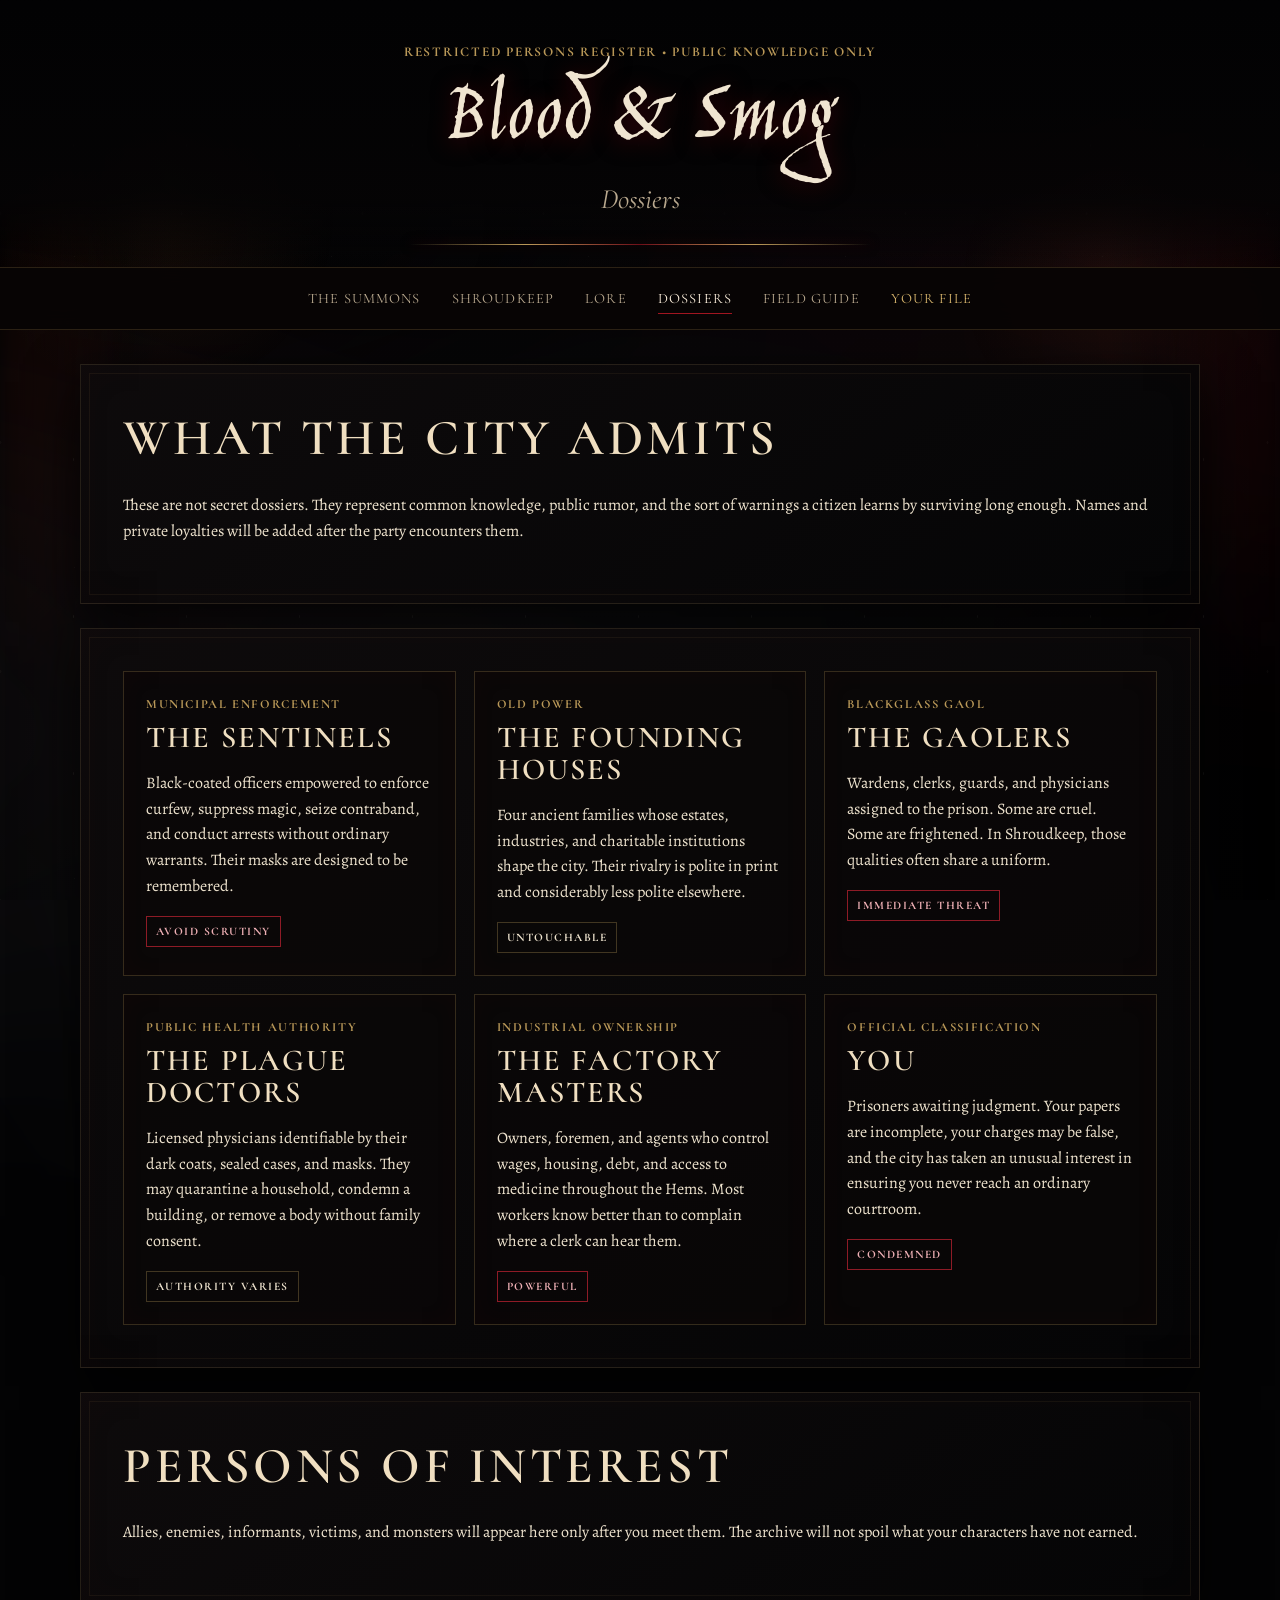
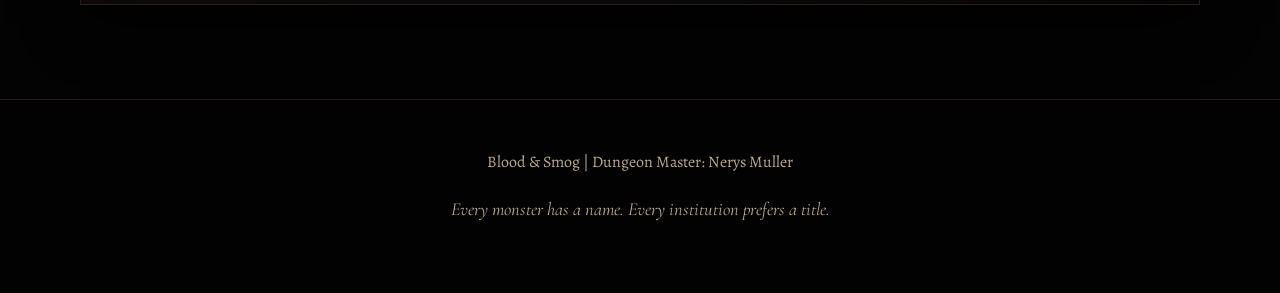
==== commit 15bb4dc4: "Rename section 'Entries Yet Unwritten' to 'Persons of Interest'" ====
--- a/characters.html
+++ b/characters.html
@@ -14,6 +14,6 @@
 <article class="dossier-card"><p class="record-label">Industrial ownership</p><h3>The Factory Masters</h3><p>Owners, foremen, and agents who control wages, housing, debt, and access to medicine throughout the Hems. Most workers know better than to complain where a clerk can hear them.</p><span class="status status-danger">Powerful</span></article>
 <article class="dossier-card"><p class="record-label">Official classification</p><h3>You</h3><p>Prisoners awaiting judgment. Your papers are incomplete, your charges may be false, and the city has taken an unusual interest in ensuring you never reach an ordinary courtroom.</p><span class="status status-danger">Condemned</span></article>
 </div></section>
-<section class="section"><h2>Entries Yet Unwritten</h2><p>Allies, enemies, informants, victims, and monsters will appear here only after you meet them. The archive will not spoil what your characters have not earned.</p></section>
+<section class="section"><h2>Persons of Interest</h2><p>Allies, enemies, informants, victims, and monsters will appear here only after you meet them. The archive will not spoil what your characters have not earned.</p></section>
 </main>
 <footer class="main-footer"><p>Blood &amp; Smog | Dungeon Master: Nerys Muller</p><p class="footer-quote">Every monster has a name. Every institution prefers a title.</p></footer></div><script src="script.js"></script></body></html>
--- a/styles.css
+++ b/styles.css
@@ -376,8 +376,8 @@
 
 /* A readable Gothic display face for main page headings. */
 h1,h2,h3,h4{
-  font-family:'Grenze Gotisch','Cormorant Garamond',serif;
-  font-weight:600;
+  font-family:'Cormorant SC','Cormorant Garamond',serif;
+  font-weight:650;
   letter-spacing:.012em;
 }
 .section>h2,.dashboard-section>h3,.card h3,.rule-card h3,.dossier-card h3,.location-card h3{
